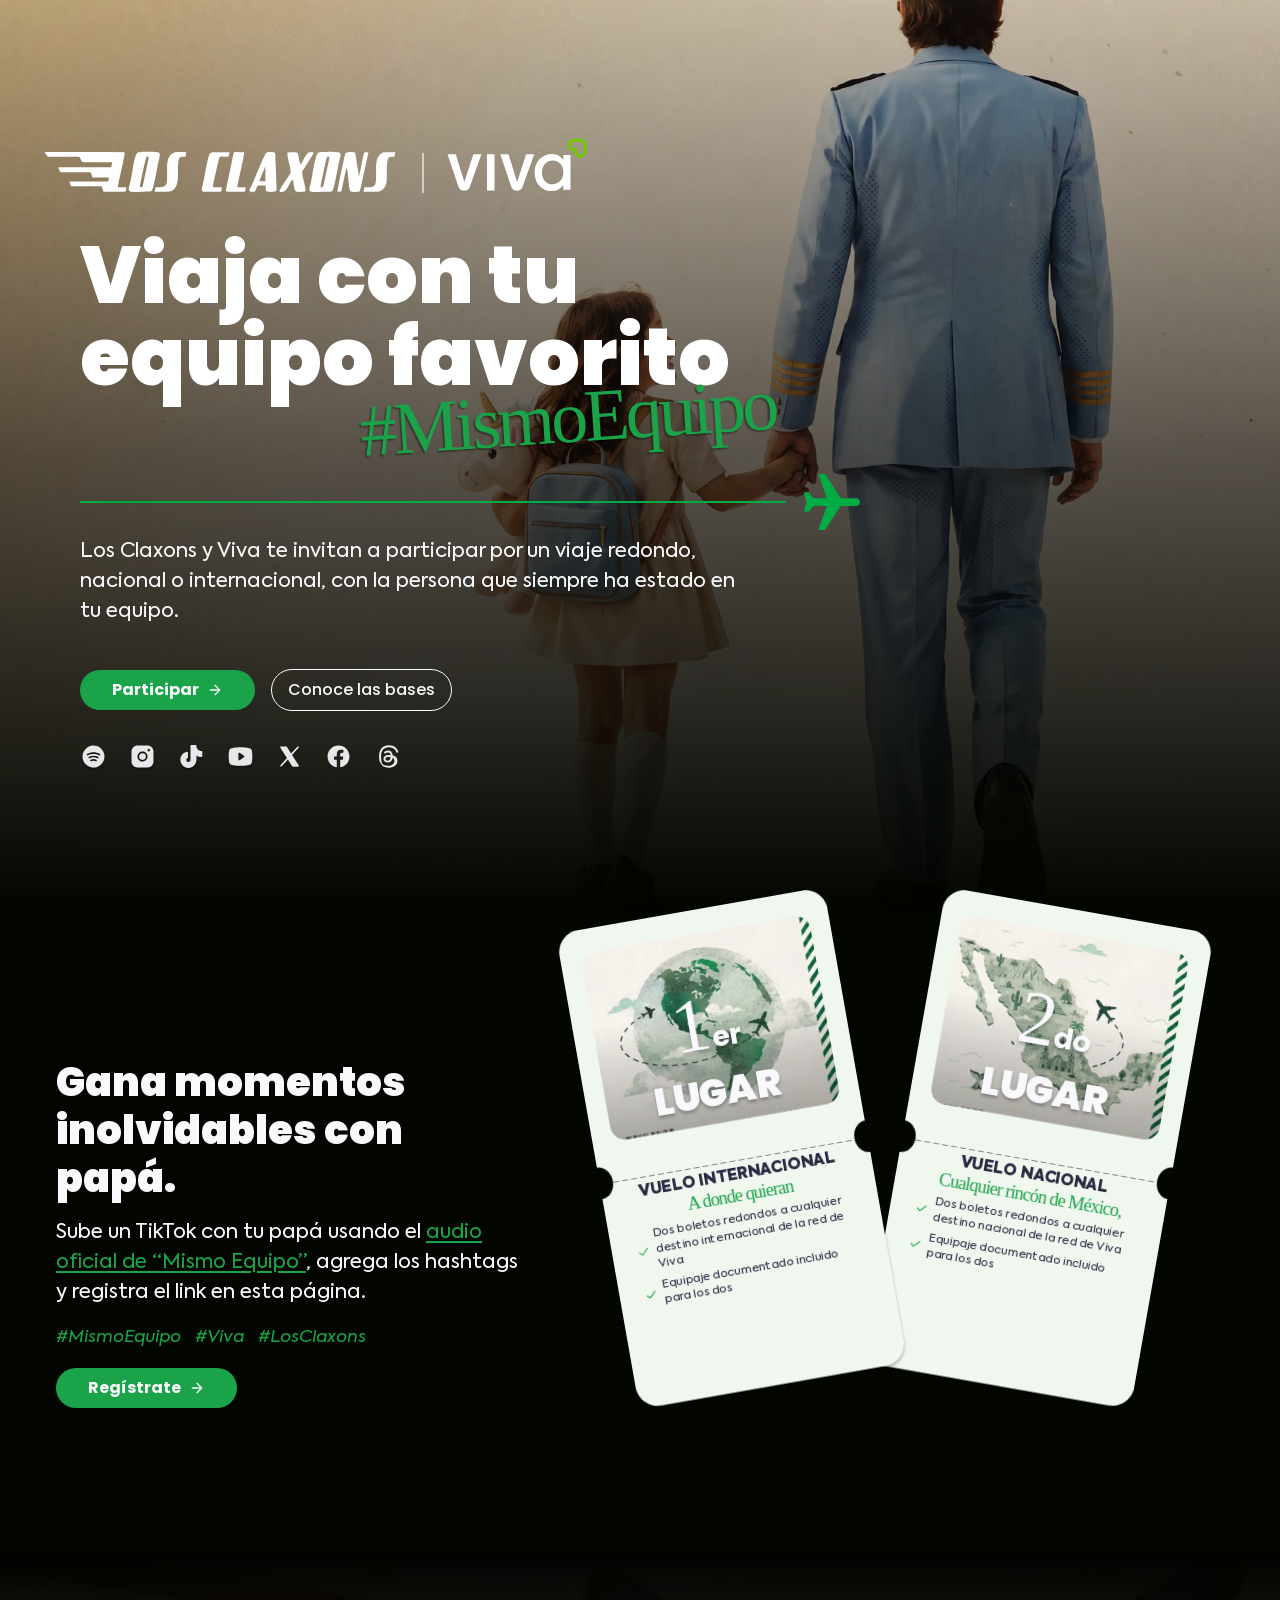
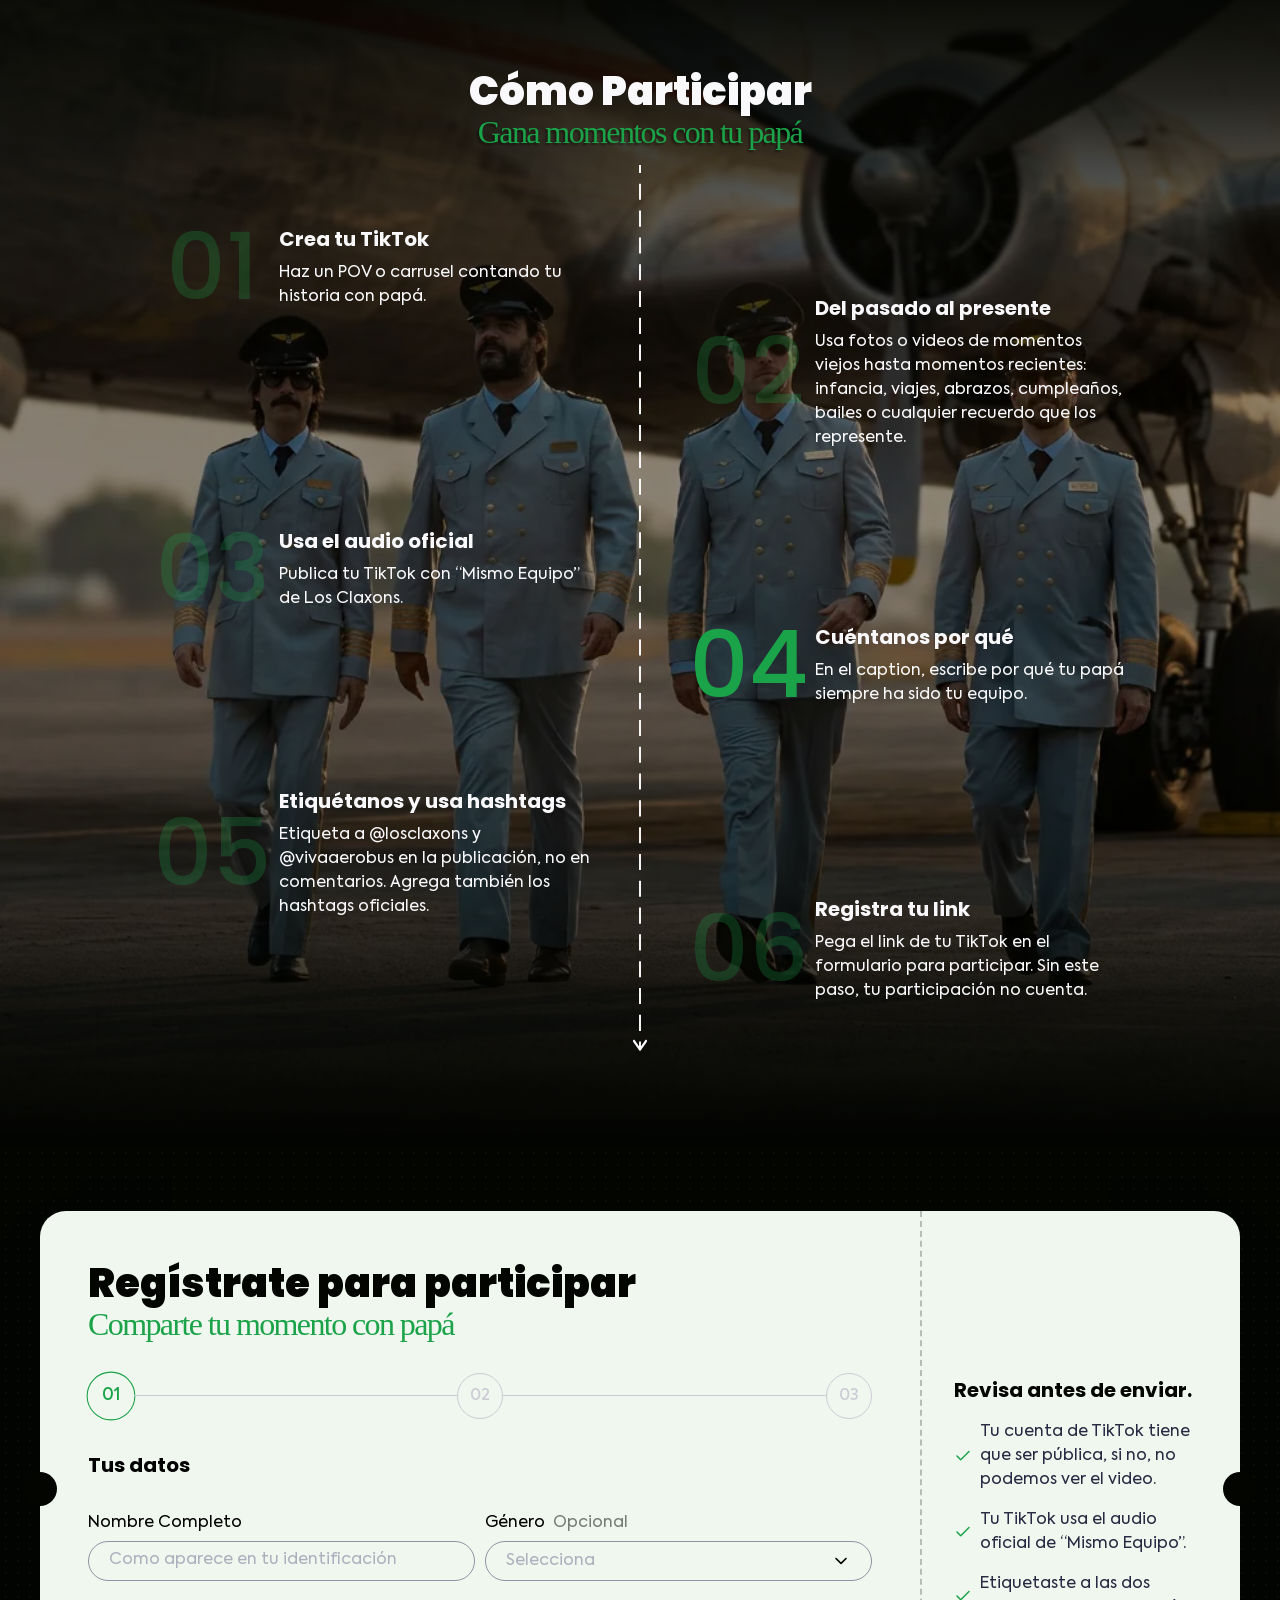
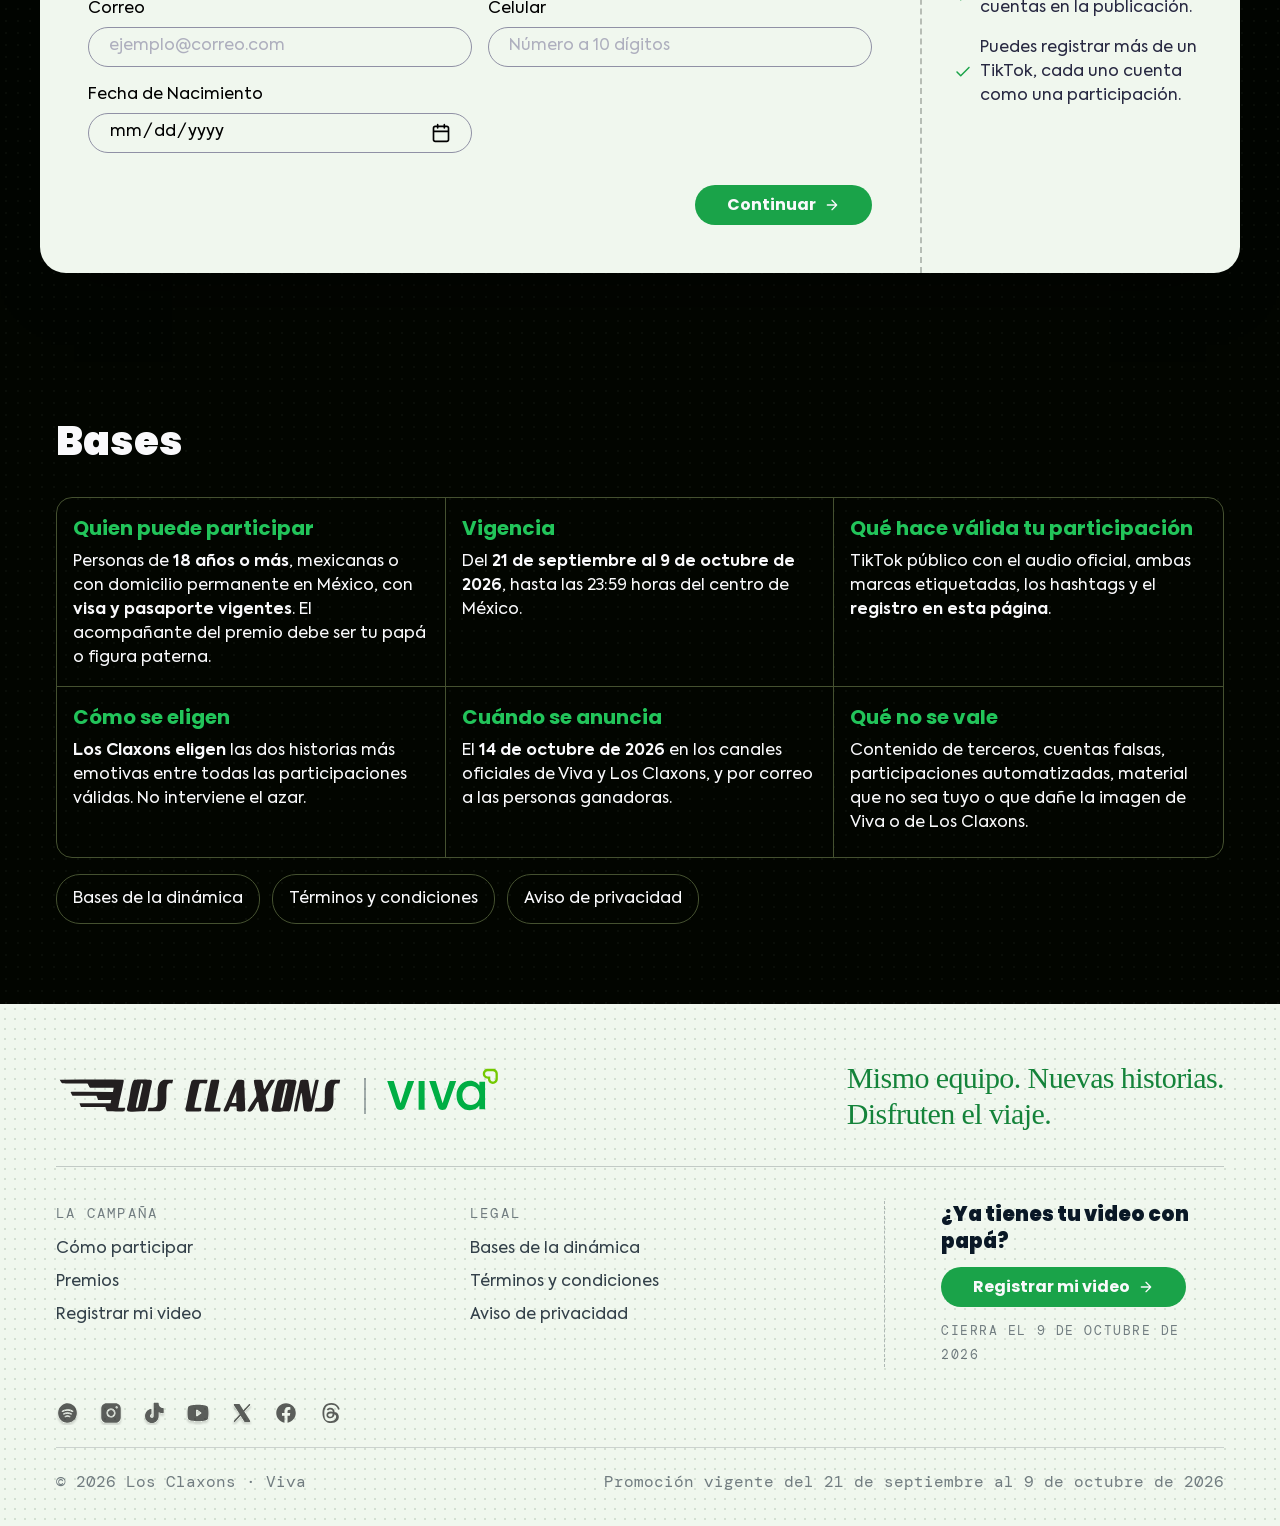
==== index.html @ 54ed5cb2 "Mismo Equipo · version publica para www.losclaxons.com Sitio estatico listo para Apache en la raiz d" ====
<!doctype html>
<html lang="es-MX">
<head>
<meta charset="utf-8">
<meta name="viewport" content="width=device-width, initial-scale=1">

<title>Mismo Equipo · Los Claxons × Viva</title>
<meta name="description" content="Sube un video con tu papá usando el audio de “Mismo Equipo” de Los Claxons y pueden ganar un viaje redondo con Viva. Del 21 de septiembre al 9 de octubre de 2026.">
<link rel="canonical" href="https://www.losclaxons.com/">

<meta name="theme-color" content="#020500">
<link rel="icon" href="favicon.ico" sizes="32x32">
<link rel="icon" href="favicon.svg" type="image/svg+xml">
<link rel="apple-touch-icon" href="apple-touch-icon.png">

<meta property="og:type" content="website">
<meta property="og:site_name" content="Mismo Equipo">
<meta property="og:locale" content="es_MX">
<meta property="og:url" content="https://www.losclaxons.com/">
<meta property="og:title" content="Viaja con tu equipo favorito">
<meta property="og:description" content="Sube un video con tu papá usando el audio de “Mismo Equipo” de Los Claxons y pueden ganar un viaje redondo con Viva. Del 21 de septiembre al 9 de octubre de 2026.">
<meta property="og:image" content="https://www.losclaxons.com/assets/og-mismo-equipo.jpg">
<meta property="og:image:type" content="image/jpeg">
<meta property="og:image:width" content="1200">
<meta property="og:image:height" content="630">
<meta property="og:image:alt" content="Una niña de la mano de su papá piloto, con el titular “Viaja con tu equipo favorito”.">

<meta name="twitter:card" content="summary_large_image">
<meta name="twitter:title" content="Viaja con tu equipo favorito">
<meta name="twitter:description" content="Sube un video con tu papá usando el audio de “Mismo Equipo” de Los Claxons y pueden ganar un viaje redondo con Viva. Del 21 de septiembre al 9 de octubre de 2026.">
<meta name="twitter:image" content="https://www.losclaxons.com/assets/og-mismo-equipo.jpg">
<meta name="twitter:image:alt" content="Una niña de la mano de su papá piloto, con el titular “Viaja con tu equipo favorito”.">

<link rel="preconnect" href="https://fonts.googleapis.com">
<link rel="preconnect" href="https://fonts.gstatic.com" crossorigin>
<link rel="stylesheet" href="https://fonts.googleapis.com/css2?family=Poppins:ital,wght@0,500;0,700;0,900;1,400&family=Crafty+Girls&family=DM+Mono:wght@400&display=swap">
<link rel="stylesheet" href="css/estilos.css">
</head>
<body>

<a class="saltar" href="#registro">Saltar al registro</a>

<header class="d-cabecera oculta" id="cabecera">
  <div class="fila">
    <a class="marcas" href="#inicio" aria-label="Mismo Equipo, inicio">
      <img class="claxons" src="assets/claxons.svg" alt="Los Claxons" width="1217" height="152">
      <span class="barra" aria-hidden="true"></span>
      <img class="viva" src="assets/viva-blanco-lima.svg" alt="Viva" width="2000" height="813">
    </a>
    <a class="d-btn verde" href="#registro">
      Participar
      <img src="assets/icon-arrow-right.svg" alt="" width="16" height="16">
    </a>
  </div>
</header>

<main id="inicio">

  <!-- ============================================================= hero -->
  <section class="d-hero" data-node="28:54744">
    <picture>
      <source srcset="assets/hero.webp" type="image/webp">
      <img class="d-hero-foto" src="assets/hero.jpg" alt="" aria-hidden="true" loading="eager" fetchpriority="high" decoding="async">
    </picture>
    <div class="d-hero-velo" aria-hidden="true"></div>

    <div class="d-hero-bloque">
      <div class="d-hero-cont">

        <div class="d-marcas-hero">
          <img class="claxons" src="assets/claxons.svg" alt="Los Claxons" width="1217" height="152">
          <span class="barra" aria-hidden="true"></span>
          <img class="viva" src="assets/viva-blanco-lima.svg" alt="Viva" width="2000" height="813">
        </div>

        <div class="d-hero-titulo">
          <h1 class="d-h1">Viaja con tu
equipo favorito</h1>
          <div class="d-hashtag-hero"><span>#MismoEquipo</span></div>
        </div>

        <div class="d-divisor" aria-hidden="true">
          <span class="linea"></span>
          <img class="avion" src="assets/avion.svg" alt="" width="44" height="44">
        </div>

        <div class="d-hero-texto">
          <p class="d-cuerpo">Los Claxons y Viva te invitan a participar por un viaje redondo, nacional o internacional, con la persona que siempre ha estado en tu equipo.</p>
        </div>

        <div class="d-hero-acciones">
          <a class="d-btn verde" href="#registro">
            Participar
            <img src="assets/icon-arrow-right.svg" alt="" width="16" height="16">
          </a>
          <a class="d-btn linea" href="#bases">Conoce las bases</a>
        </div>
      </div>

      <div class="d-hero-social">
        <ul class="d-social" aria-label="Los Claxons en redes">
          <li><a href="https://ffm.to/mismoequipo" target="_blank" rel="noopener" aria-label="Escuchar Mismo Equipo"><img src="assets/social-spotify.svg" alt="" width="23" height="24"></a></li>
          <li><a href="https://www.instagram.com/losclaxons/" target="_blank" rel="noopener" aria-label="Los Claxons en Instagram"><img src="assets/social-instagram.svg" alt="" width="24" height="24"></a></li>
          <li><a href="https://www.tiktok.com/@los.claxons" target="_blank" rel="noopener" aria-label="Los Claxons en TikTok"><img src="assets/social-tiktok.svg" alt="" width="23" height="24"></a></li>
          <li><a href="https://www.youtube.com/@LosClaxonsOficial" target="_blank" rel="noopener" aria-label="Los Claxons en YouTube"><img src="assets/social-youtube.svg" alt="" width="24" height="24"></a></li>
          <li><a href="https://twitter.com/LosClaxons" target="_blank" rel="noopener" aria-label="Los Claxons en X"><img src="assets/social-x.svg" alt="" width="24" height="24"></a></li>
          <li><a href="https://www.facebook.com/losclaxons" target="_blank" rel="noopener" aria-label="Los Claxons en Facebook"><img src="assets/social-facebook.svg" alt="" width="24" height="24"></a></li>
          <li><a href="https://www.threads.com/@losclaxons" target="_blank" rel="noopener" aria-label="Los Claxons en Threads"><img src="assets/social-threads.svg" alt="" width="24" height="24"></a></li>
        </ul>
      </div>
    </div>
  </section>

  <!-- ================================================ canción y premios -->
  <section class="d-seccion d-trama" id="cancion" data-node="28:54809">
    <div class="d-bloque">
      <div class="d-cancion-txt">
        <h2 class="d-h2">Gana momentos inolvidables con papá.</h2>
        <p class="cuerpo d-cuerpo">Sube un TikTok con tu papá usando el <a class="enlace" href="https://vt.tiktok.com/ZS9BWyq73dtkp-08UNo/" target="_blank" rel="noopener">audio oficial de “Mismo Equipo”</a>, agrega los hashtags y registra el link en esta página.</p>

        <div class="d-tags">
          <button class="d-tag" type="button" data-copiar="#MismoEquipo">#MismoEquipo</button>
          <button class="d-tag" type="button" data-copiar="#Viva">#Viva</button>
          <button class="d-tag" type="button" data-copiar="#LosClaxons">#LosClaxons</button>
        </div>

        <a class="d-btn verde" href="#registro" style="align-self:flex-start">
          Regístrate
          <img src="assets/icon-arrow-right.svg" alt="" width="16" height="16">
        </a>
      </div>

      <div class="d-boletos">
        <div class="d-boleto-caja uno">
          <article class="d-boleto">
            <img class="forma" src="assets/boleto-forma.svg" alt="" aria-hidden="true" width="324" height="575">
            <div class="retrato"><picture><source srcset="assets/premio-internacional.webp" type="image/webp"><img src="assets/premio-internacional.jpg" alt="" aria-hidden="true" decoding="async"></picture></div>
            <div class="lugar">
              <span class="num">1<sup>er</sup></span>
              <span class="palabra">Lugar</span>
            </div>
            <img class="corte" src="assets/boleto-corte.svg" alt="" aria-hidden="true" width="292" height="1">
            <div class="lista">
              <div class="encabezado">
                <p class="titulo">Vuelo Internacional</p>
                <p class="sub">A donde quieran</p>
              </div>
              <div class="fila"><img src="assets/icon-check.svg" alt="" width="14" height="14"><p>Dos boletos redondos a cualquier destino internacional de la red de Viva</p></div>
              <div class="fila"><img src="assets/icon-check.svg" alt="" width="14" height="14"><p>Equipaje documentado incluido para los dos</p></div>
            </div>
          </article>
        </div>

        <div class="d-boleto-caja dos">
          <article class="d-boleto">
            <img class="forma" src="assets/boleto-forma.svg" alt="" aria-hidden="true" width="324" height="575">
            <div class="retrato"><picture><source srcset="assets/premio-mexico.webp" type="image/webp"><img src="assets/premio-mexico.jpg" alt="" aria-hidden="true" decoding="async"></picture></div>
            <div class="lugar">
              <span class="num">2<sup>do</sup></span>
              <span class="palabra">Lugar</span>
            </div>
            <img class="corte" src="assets/boleto-corte.svg" alt="" aria-hidden="true" width="292" height="1">
            <div class="lista">
              <div class="encabezado">
                <p class="titulo">Vuelo Nacional</p>
                <p class="sub">Cualquier rincón de México,</p>
              </div>
              <div class="fila"><img src="assets/icon-check.svg" alt="" width="14" height="14"><p>Dos boletos redondos a cualquier destino nacional de la red de Viva</p></div>
              <div class="fila"><img src="assets/icon-check.svg" alt="" width="14" height="14"><p>Equipaje documentado incluido para los dos</p></div>
            </div>
          </article>
        </div>
      </div>
    </div>
  </section>

  <!-- ============================================================ pasos -->
  <section class="d-pasos" id="como" data-node="28:54850">
    <picture>
      <source srcset="assets/pasos-fondo.webp" type="image/webp">
      <img class="d-pasos-foto" src="assets/pasos-fondo.jpg" alt="" aria-hidden="true" loading="lazy" decoding="async">
    </picture>
    <div class="d-pasos-velo" aria-hidden="true"></div>

    <div class="d-pasos-bloque">
      <div class="d-pasos-cabeza">
        <h2 class="d-h2">Cómo Participar</h2>
        <p class="d-mano">Gana momentos con tu papá</p>
      </div>

      <div class="d-pasos-cuerpo">
        <div class="d-divisor-v" aria-hidden="true">
          <img src="assets/divisor-vertical.svg" alt="" width="15" height="654">
        </div>

        <ol class="d-pasos-lista">
          <li class="paso">
            <span class="num" aria-hidden="true">01</span>
            <div class="txt">
              <h3 class="d-h3">Crea tu TikTok</h3>
              <p class="d-cuerpo">Haz un POV o carrusel contando tu historia con papá.</p>
            </div>
          </li>
          <li class="paso">
            <span class="num" aria-hidden="true">02</span>
            <div class="txt">
              <h3 class="d-h3">Del pasado al presente</h3>
              <p class="d-cuerpo">Usa fotos o videos de momentos viejos hasta momentos recientes: infancia, viajes, abrazos, cumpleaños, bailes o cualquier recuerdo que los represente.</p>
            </div>
          </li>
          <li class="paso">
            <span class="num" aria-hidden="true">03</span>
            <div class="txt">
              <h3 class="d-h3">Usa el audio oficial</h3>
              <p class="d-cuerpo">Publica tu TikTok con “Mismo Equipo” de Los Claxons.</p>
            </div>
          </li>
          <li class="paso">
            <span class="num" aria-hidden="true">04</span>
            <div class="txt">
              <h3 class="d-h3">Cuéntanos por qué</h3>
              <p class="d-cuerpo">En el caption, escribe por qué tu papá siempre ha sido tu equipo.</p>
            </div>
          </li>
          <li class="paso">
            <span class="num" aria-hidden="true">05</span>
            <div class="txt">
              <h3 class="d-h3">Etiquétanos y usa hashtags</h3>
              <p class="d-cuerpo">Etiqueta a @losclaxons y @vivaaerobus en la publicación, no en comentarios. Agrega también los hashtags oficiales.</p>
            </div>
          </li>
          <li class="paso">
            <span class="num" aria-hidden="true">06</span>
            <div class="txt">
              <h3 class="d-h3">Registra tu link</h3>
              <p class="d-cuerpo">Pega el link de tu TikTok en el formulario para participar. Sin este paso, tu participación no cuenta.</p>
            </div>
          </li>
        </ol>
      </div>
    </div>
  </section>

  <!-- ========================================================= registro -->
  <section class="d-registro d-trama" id="registro" data-node="28:54916">
    <div class="d-registro-bloque">

      <div class="d-tarjeta">
        <div class="cabeza" id="cabezaForm">
          <h2 class="d-h2">Regístrate para participar</h2>
          <p class="d-mano">Comparte tu momento con papá</p>
        </div>

        <div class="cabeza-gracias" id="cabezaGracias" hidden>
          <img class="claxons" src="assets/claxons-tinta.svg" alt="Los Claxons" width="1217" height="152">
          <span class="barra" aria-hidden="true"></span>
          <img class="viva" src="assets/viva.svg" alt="Viva" width="2000" height="813">
        </div>

        <div class="riel" id="riel" aria-hidden="true">
          <div class="nodo activo" data-nodo="1"><span>01</span></div>
          <div class="tramo" data-tramo="1"><span></span></div>
          <div class="nodo" data-nodo="2"><span>02</span></div>
          <div class="tramo" data-tramo="2"><span></span></div>
          <div class="nodo" data-nodo="3"><span>03</span></div>
        </div>

        <form id="formulario" novalidate>

          <!-- paso 1 -->
          <fieldset class="paso-form activo" data-paso="1">
            <legend class="solo-lectores">Paso 1: tus datos</legend>
            <h3 class="d-h3">Tus datos</h3>

            <div class="campos">
              <div class="fila primera">
                <div class="campo">
                  <label for="nombre">Nombre Completo</label>
                  <div class="caja"><input id="nombre" name="nombre" type="text" autocomplete="name" placeholder="Como aparece en tu identificación" required></div>
                  <span class="yerro">Escribe tu nombre y apellido.</span>
                </div>
                <div class="campo">
                  <label for="genero">Género <span class="opc">Opcional</span></label>
                  <div class="caja">
                    <select id="genero" name="genero" class="vacio">
                      <option value="" selected>Selecciona</option>
                      <option>Femenino</option><option>Masculino</option>
                      <option>No binario</option><option>Prefiero no decirlo</option>
                    </select>
                    <img src="assets/icon-chevron-down.svg" alt="" width="20" height="20">
                  </div>
                </div>
              </div>

              <div class="fila">
                <div class="campo">
                  <label for="correo">Correo</label>
                  <div class="caja"><input id="correo" name="correo" type="email" autocomplete="email" placeholder="ejemplo@correo.com" required></div>
                  <span class="yerro">Revisa el correo, algo no cuadra.</span>
                </div>
                <div class="campo">
                  <label for="celular">Celular</label>
                  <div class="caja"><input id="celular" name="celular" type="tel" inputmode="numeric" autocomplete="tel" placeholder="Número a 10 dígitos" required></div>
                  <span class="yerro">Son 10 dígitos, sin espacios.</span>
                </div>
              </div>

              <div class="fila sola">
                <div class="campo">
                  <label for="nacimiento">Fecha de Nacimiento</label>
                  <div class="caja">
                    <input id="nacimiento" name="nacimiento" type="date" placeholder="dd/mm/aaaa" required>
                    <img src="assets/icon-calendar.svg" alt="" width="20" height="20">
                  </div>
                  <span class="yerro">Necesitas tener 18 años o más.</span>
                </div>
              </div>
            </div>

            <div class="acciones-form">
              <button class="d-btn verde fin" type="button" data-avanzar>
                Continuar
                <img src="assets/icon-arrow-right.svg" alt="" width="16" height="16">
              </button>
            </div>
          </fieldset>

          <!-- paso 2 -->
          <fieldset class="paso-form" data-paso="2">
            <legend class="solo-lectores">Paso 2: tu video</legend>
            <h3 class="d-h3">Tu video</h3>

            <div class="campos">
              <div class="campo">
                <label for="video">Link de tu TikTok</label>
                <div class="caja"><input id="video" name="video" type="url" inputmode="url" placeholder="https://www.tiktok.com/@tucuenta/video/..." required></div>
                <span class="pista">Copia el link desde TikTok. La cuenta tiene que ser pública.</span>
                <span class="yerro">Ese link no parece de TikTok.</span>
                <span class="plataforma" id="plataforma">
                  <img src="assets/icon-check.svg" alt="" width="12" height="12">
                  <span id="plataformaNombre">Detectada</span>
                </span>
              </div>
            </div>

            <div class="acciones-form">
              <button class="d-btn linea" type="button" data-volver>Regresar</button>
              <button class="d-btn verde fin" type="button" data-avanzar>
                Continuar
                <img src="assets/icon-arrow-right.svg" alt="" width="16" height="16">
              </button>
            </div>
          </fieldset>

          <!-- paso 3 -->
          <fieldset class="paso-form" data-paso="3">
            <legend class="solo-lectores">Paso 3: confirmar</legend>
            <h3 class="d-h3">Confirma y despega</h3>

            <dl class="resumen" id="resumen">
              <div><dt>Participante</dt><dd data-resumen="nombre">—</dd></div>
              <div><dt>Contacto</dt><dd data-resumen="correo">—</dd></div>
              <div><dt>Video</dt><dd data-resumen="video">—</dd></div>
            </dl>

            <div class="casillas">
              <label class="casilla">
                <input type="checkbox" name="terminos" required>
                <span class="marco" aria-hidden="true"><img src="assets/icon-check-claro.svg" alt="" width="12" height="12"></span>
                <span>Acepto los <a href="terminos.html" target="_blank" rel="noopener">términos y condiciones</a> y las <a href="bases.html" target="_blank" rel="noopener">bases de la dinámica</a>.</span>
              </label>
              <label class="casilla">
                <input type="checkbox" name="privacidad" required>
                <span class="marco" aria-hidden="true"><img src="assets/icon-check-claro.svg" alt="" width="12" height="12"></span>
                <span>He leído el <a href="privacidad.html" target="_blank" rel="noopener">aviso de privacidad</a> y acepto el tratamiento de mis datos, incluido que se compartan con Viva.</span>
              </label>
              <label class="casilla">
                <input type="checkbox" name="novedades">
                <span class="marco" aria-hidden="true"><img src="assets/icon-check-claro.svg" alt="" width="12" height="12"></span>
                <span>Quiero recibir noticias de Los Claxons: lanzamientos, giras y preventas.</span>
              </label>
            </div>

            <div class="acciones-form">
              <button class="d-btn linea" type="button" data-volver>Regresar</button>
              <button class="d-btn verde fin" type="submit">
                Enviar participación
                <img src="assets/icon-arrow-right.svg" alt="" width="16" height="16">
              </button>
            </div>
          </fieldset>
        </form>

        <div class="listo" id="listo" role="status" aria-live="polite">
          <div class="listo-texto">
            <h3 class="listo-titulo">¡Gracias<br><em>por registrarte!</em></h3>
            <p class="recibido">Hemos recibido tu participación.</p>
            <p class="d-cuerpo">Revisaremos que tu video cumpla con la mecánica. Si todo está en orden, tu participación entra a la dinámica. Quédate pendiente de tu correo por actualizaciones.</p>
            <p class="folio" hidden>Tu folio: <strong data-folio></strong></p>
            <p class="spam">
              <span class="sobre" aria-hidden="true"><img src="assets/icon-sobre.svg" alt="" width="18" height="18"></span>
              Revisa también tu carpeta de spam o promociones.
            </p>
          </div>
          <img class="listo-sello" src="assets/sello-de-vuelo.svg" alt="" width="260" height="260" loading="lazy">
        </div>
      </div>

      <aside class="d-revisa">
        <div class="antes" id="revisaAntes">
        <h3 class="d-h3">Revisa antes de enviar.</h3>
        <ul>
          <li><img src="assets/icon-check.svg" alt="" width="16" height="16"><p class="d-cuerpo">Tu cuenta de TikTok tiene que ser pública, si no, no podemos ver el video.</p></li>
          <li><img src="assets/icon-check.svg" alt="" width="16" height="16"><p class="d-cuerpo">Tu TikTok usa el audio oficial de “Mismo Equipo”.</p></li>
          <li><img src="assets/icon-check.svg" alt="" width="16" height="16"><p class="d-cuerpo">Etiquetaste a las dos cuentas en la publicación.</p></li>
          <li><img src="assets/icon-check.svg" alt="" width="16" height="16"><p class="d-cuerpo">Puedes registrar más de un TikTok, cada uno cuenta como una participación.</p></li>
        </ul>
        </div>

        <div class="despues" id="revisaDespues" hidden>
          <p class="rotulo">Destino</p>
          <p class="destino">Nuevos<br>horizontes</p>
          <span class="filete" aria-hidden="true"></span>
          <img class="avioncito" src="assets/avion.svg" alt="" width="44" height="44">
          <p class="rotulo">Viaja con<br>Los Claxons y Viva</p>
          <div class="codigo" aria-hidden="true"></div>
        </div>
      </aside>
    </div>
  </section>

  <!-- ============================================================ bases -->
  <section class="d-bases d-trama" id="bases" data-node="28:54942">
    <div class="d-bases-bloque">
      <div class="d-bases-cabeza">
        <h2 class="d-h2">Bases</h2>
      </div>

      <div class="d-bases-cuerpo">
        <div class="d-bases-rejilla">
          <div class="d-dato">
            <h3>Quien puede participar</h3>
            <p class="d-cuerpo">Personas de <strong>18 años o más</strong>, mexicanas o con domicilio permanente en México, con <strong>visa y pasaporte vigentes</strong>. El acompañante del premio debe ser tu papá o figura paterna.</p>
          </div>
          <div class="d-dato">
            <h3>Vigencia</h3>
            <p class="d-cuerpo">Del <strong>21 de septiembre al 9 de octubre de 2026</strong>, hasta las 23:59 horas del centro de México.</p>
          </div>
          <div class="d-dato">
            <h3>Qué hace válida tu participación</h3>
            <p class="d-cuerpo">TikTok público con el audio oficial, ambas marcas etiquetadas, los hashtags y el <strong>registro en esta página</strong>.</p>
          </div>
          <div class="d-dato">
            <h3>Cómo se eligen</h3>
            <p class="d-cuerpo"><strong>Los Claxons eligen</strong> las dos historias más emotivas entre todas las participaciones válidas. No interviene el azar.</p>
          </div>
          <div class="d-dato">
            <h3>Cuándo se anuncia</h3>
            <p class="d-cuerpo">El <strong>14 de octubre de 2026</strong> en los canales oficiales de Viva y Los Claxons, y por correo a las personas ganadoras.</p>
          </div>
          <div class="d-dato">
            <h3>Qué no se vale</h3>
            <p class="d-cuerpo">Contenido de terceros, cuentas falsas, participaciones automatizadas, material que no sea tuyo o que dañe la imagen de Viva o de Los Claxons.</p>
          </div>
        </div>
      </div>

      <div class="d-bases-docs">
        <a class="d-doc" href="bases.html">Bases de la dinámica</a>
        <a class="d-doc" href="terminos.html">Términos y condiciones</a>
        <a class="d-doc" href="privacidad.html">Aviso de privacidad</a>
      </div>
    </div>
  </section>

</main>

<!-- =============================================================== pie -->
<footer class="d-pie">
  <div class="env">
    <div class="d-pie-alto">
      <div class="marcas">
        <img class="claxons" src="assets/claxons-tinta.svg" alt="Los Claxons" width="1217" height="152">
        <span class="barra" aria-hidden="true"></span>
        <img class="viva" src="assets/viva.svg" alt="Viva" width="2000" height="813">
      </div>
      <p class="lema">Mismo equipo. Nuevas historias.<br>Disfruten el viaje.</p>
    </div>

    <div class="d-pie-rejilla">
      <nav aria-label="La campaña">
        <h4>La campaña</h4>
        <ul>
          <li><a href="#como">Cómo participar</a></li>
          <li><a href="#cancion">Premios</a></li>
          <li><a href="#registro">Registrar mi video</a></li>
        </ul>
      </nav>
      <nav aria-label="Legal">
        <h4>Legal</h4>
        <ul>
          <li><a href="bases.html">Bases de la dinámica</a></li>
          <li><a href="terminos.html">Términos y condiciones</a></li>
          <li><a href="privacidad.html">Aviso de privacidad</a></li>
        </ul>
      </nav>
      <div class="d-pie-llamado">
        <p class="invita">¿Ya tienes tu video con papá?</p>
        <a class="d-btn verde" href="#registro">
          Registrar mi video
          <img src="assets/icon-arrow-right.svg" alt="" width="16" height="16">
        </a>
        <p class="plazo">Cierra el 9 de octubre de 2026</p>
      </div>
    </div>

    <ul class="d-pie-social" aria-label="Los Claxons en redes">
      <li><a href="https://ffm.to/mismoequipo" target="_blank" rel="noopener" aria-label="Escuchar Mismo Equipo"><img src="assets/social-spotify.svg" alt="" width="23" height="24"></a></li>
      <li><a href="https://www.instagram.com/losclaxons/" target="_blank" rel="noopener" aria-label="Los Claxons en Instagram"><img src="assets/social-instagram.svg" alt="" width="24" height="24"></a></li>
      <li><a href="https://www.tiktok.com/@los.claxons" target="_blank" rel="noopener" aria-label="Los Claxons en TikTok"><img src="assets/social-tiktok.svg" alt="" width="23" height="24"></a></li>
      <li><a href="https://www.youtube.com/@LosClaxonsOficial" target="_blank" rel="noopener" aria-label="Los Claxons en YouTube"><img src="assets/social-youtube.svg" alt="" width="24" height="24"></a></li>
      <li><a href="https://twitter.com/LosClaxons" target="_blank" rel="noopener" aria-label="Los Claxons en X"><img src="assets/social-x.svg" alt="" width="24" height="24"></a></li>
      <li><a href="https://www.facebook.com/losclaxons" target="_blank" rel="noopener" aria-label="Los Claxons en Facebook"><img src="assets/social-facebook.svg" alt="" width="24" height="24"></a></li>
      <li><a href="https://www.threads.com/@losclaxons" target="_blank" rel="noopener" aria-label="Los Claxons en Threads"><img src="assets/social-threads.svg" alt="" width="24" height="24"></a></li>
    </ul>

    <div class="d-pie-bajo">
      <span>© 2026 Los Claxons · Viva</span>
      <span>Promoción vigente del 21 de septiembre al 9 de octubre de 2026</span>
    </div>
  </div>
</footer>

<div class="toast" id="toast" role="status" aria-live="polite"></div>

<script src="js/config.js"></script>
<script src="js/registro.js"></script>
<script src="js/formulario.js"></script>
<script src="js/interacciones.js"></script>
</body>
</html>
---- css/estilos.css ----
/* ============================================================== fuentes == */
/* Guia de marca: Poppins para titulos, Axiforma para contenido digital.
   Axiforma es comercial y no existe en Google Fonts, asi que sus archivos
   van en assets/fuentes/ con licencia web. Mientras no esten, la pila de
   respaldo cae en Poppins y la pagina no se rompe. La manuscrita de
   campana se queda como esta. */

@font-face {
  font-family: "Axiforma";
  src: url("../assets/fuentes/axiforma-regular.woff2") format("woff2");
  font-weight: 400; font-style: normal; font-display: swap;
}

@font-face {
  font-family: "Axiforma";
  src: url("../assets/fuentes/axiforma-italic.woff2") format("woff2");
  font-weight: 400; font-style: italic; font-display: swap;
}

@font-face {
  font-family: "Axiforma";
  src: url("../assets/fuentes/axiforma-medium.woff2") format("woff2");
  font-weight: 500; font-style: normal; font-display: swap;
}

@font-face {
  font-family: "Axiforma";
  src: url("../assets/fuentes/axiforma-bold.woff2") format("woff2");
  font-weight: 700; font-style: normal; font-display: swap;
}

@font-face {
  font-family: "Axiforma";
  src: url("../assets/fuentes/axiforma-black.woff2") format("woff2");
  font-weight: 900; font-style: normal; font-display: swap;
}

/* ==========================================================================
   Mismo Equipo · Los Claxons × Viva Aerobús
   Implementación directa del Figma "Claxon / landing-page" (28:54679).
   Los valores son los del archivo: espaciados, tamaños, colores y radios.
   El diseño está hecho a 1440 px; abajo de eso se adapta.
   ========================================================================== */

:root {
  /* --- tokens del archivo --- */
  --verde:        #1aa349;
  --negro:        #020500;
  --blanco:       #ffffff;

  --neutral-50:   #f9f9fb;
  --neutral-200:  #ccccd6;
  --neutral-300:  #aeafbe;
  --neutral-400:  #9091a5;
  --neutral-800:  #282942;

  --primary-400:  #a6b994;
  --primary-800:  #455130;
  --primary-950:  #20270c;

  --secondary-50:  #fffefa;
  --secondary-500: #dcd4b4;

  --boleto:       #f0f7ee;
  --cafe:         #5a4e37;
  --pie-fondo:    #f0f7ee;   /* el mismo claro del boleto y del formulario */

  /* estados inferidos, no venían dibujados */
  --verde-claro:  #22c45a;
  --verde-oscuro: #14833a;
  --error:        #c4453a;
  --error-suave:  #fbeceb;

  /* --- escala de espaciado del archivo --- */
  --e-1: 4px;  --e-2: 8px;   --e-3: 12px;  --e-4: 16px;
  --e-8: 32px; --e-16: 64px; --e-24: 96px; --e-32: 128px;

  --r-lg: 16px; --r-xl: 24px; --r-full: 9999px;

  /* --- tipografías --- */
  /* titulos */
  --display: "Poppins", "Helvetica Neue", Arial, sans-serif;
  /* contenido digital */
  --texto:   "Axiforma", "Poppins", "Helvetica Neue", Arial, sans-serif;
  --mano:    "Crafty Girls", "Segoe Script", cursive;

  --ancho:   1200px;
  --sombra-boleto: drop-shadow(0 3.6px 1.8px rgba(0,0,0,.25));
  --boleto-escala: 1;

  /* La palabra "viva" ocupa el 64% de su lienzo y "LOS CLAXONS" el 90% del
     suyo, asi que a misma altura de caja Viva se ve mas chico. Este factor
     lo compensa; a 1.40 los dos logotipos medirian exactamente igual. */
  --viva-escala: 1.15;
  --claxons-escala: .9;
}

/* La pieza vive en oscuro por diseño. */

/* Los bloques oscuros sin foto llevan la misma trama de puntos que el pie,
   apenas visible, para que el negro no quede plano. */
.d-trama { position: relative; isolation: isolate; }
.d-trama::before {
  content: ""; position: absolute; inset: 0; z-index: -1; pointer-events: none;
  color: #6f8a74;
  background-image: radial-gradient(circle, currentColor 1px, transparent 1.1px);
  background-size: 12px 12px; opacity: .07;
}

*, *::before, *::after { box-sizing: border-box; }

html { scroll-behavior: smooth; scroll-padding-top: 96px; }
@media (prefers-reduced-motion: reduce) { html { scroll-behavior: auto; } }

body {
  margin: 0;
  background: var(--negro);
  color: var(--neutral-50);
  font-family: var(--texto);
  font-size: 16px;
  line-height: 24px;
  -webkit-font-smoothing: antialiased;
  overflow-x: hidden;
}

img, svg { display: block; max-width: 100%; }
img { height: auto; }
a { color: inherit; }
::selection { background: var(--verde); color: #fff; }
:focus-visible { outline: 2px solid var(--verde-claro); outline-offset: 3px; border-radius: 4px; }

.solo-lectores { position: absolute; width: 1px; height: 1px; overflow: hidden; clip: rect(0 0 0 0); white-space: nowrap; }
.saltar {
  position: absolute; left: 16px; top: -72px; z-index: 200;
  background: var(--verde); color: #fff; padding: 12px 24px;
  border-radius: var(--r-xl); font-family: var(--display); font-weight: 700;
  font-size: 16px; text-decoration: none; transition: top .18s ease;
}
.saltar:focus { top: 16px; }

/* --------------------------------------------------------------- texto -- */

h1, h2, h3, h4 { margin: 0; font-family: var(--display); font-weight: 900; }
p { margin: 0; }

.d-h1 { font-size: 80px; line-height: 82px; color: var(--blanco); }
.d-h2 { font-size: 40px; line-height: 48px; }
.d-h3 { font-size: 20px; line-height: 28px; font-weight: 700; }

.d-mano {
  font-family: var(--mano); font-weight: 400;
  color: var(--verde); letter-spacing: -1.6px; line-height: 34px;
  font-size: 32px;
}

.d-cuerpo { font-family: var(--texto); font-size: 16px; line-height: 24px; }

/* --------------------------------------------------------------- botón -- */

.d-btn {
  display: inline-flex; align-items: center; justify-content: center; gap: var(--e-2);
  border: 0; border-radius: var(--r-xl);
  font-family: var(--display); font-size: 16px; line-height: 16px; font-weight: 700;
  text-decoration: none; cursor: pointer;
  padding: var(--e-3) var(--e-8);
  transition: background-color .2s ease, border-color .2s ease, color .2s ease,
              transform .16s cubic-bezier(.2,.7,.3,1), box-shadow .2s ease;
}
.d-btn img, .d-btn svg { width: 16px; height: 16px; transition: transform .24s cubic-bezier(.2,.7,.3,1); }
.d-btn:hover img, .d-btn:hover svg { transform: translateX(4px); }

.d-btn.verde { background: var(--verde); color: var(--neutral-50); }
.d-btn.verde:hover { background: var(--verde-claro); transform: translateY(-2px); box-shadow: 0 10px 24px -12px rgba(26,163,73,.85); }
.d-btn.verde:active { background: var(--verde-oscuro); transform: translateY(0); }

.d-btn.linea {
  background: rgba(249,249,251,0); border: 1px solid var(--neutral-50); color: var(--neutral-50);
  font-weight: 500; padding: var(--e-3) var(--e-4);
}
.d-btn.linea:hover { background: rgba(249,249,251,.12); transform: translateY(-2px); }
.d-btn.linea:active { transform: translateY(0); }

.d-btn[disabled], .d-btn[aria-disabled="true"] {
  opacity: .45; pointer-events: none;
}

/* ------------------------------------------------------------ cabecera -- */

.d-cabecera {
  position: fixed; top: 0; left: 0; right: 0; z-index: 60;
  background: rgba(2,5,0,.86); backdrop-filter: blur(14px);
  border-bottom: 1px solid rgba(249,249,251,.1);
  transition: transform .4s cubic-bezier(.2,.7,.3,1), opacity .24s ease;
}
.d-cabecera.oculta { transform: translateY(-100%); opacity: 0; pointer-events: none; }
.d-cabecera .fila {
  max-width: 1440px; margin: 0 auto; padding: 0 var(--e-8);
  height: 76px; display: flex; align-items: center; gap: var(--e-4);
}
/* Guia de marca de Viva: cuando acompana a otra marca va del lado
   derecho, a escala balanceada y separada por un filete vertical. */
/* Los logotipos nuevos traen su tinta centrada en el lienzo (48.7% y 50%),
   asi que se alinean solos. Se miden por ALTO, no por ancho: asi el par
   queda parejo aunque cambien de proporcion al reemplazarlos. */
.d-cabecera .marcas { display: flex; align-items: center; gap: 14px; text-decoration: none; }
.d-cabecera .marcas .claxons { height: calc(26px * var(--claxons-escala)); width: auto; }
.d-cabecera .marcas .viva { height: calc(26px * var(--viva-escala)); width: auto; }
.d-cabecera .marcas .barra { flex: none; width: 1.5px; height: 22px; background: rgba(249,249,251,.55); }
.d-cabecera .d-btn { margin-left: auto; padding: 10px 22px; }

/* ---------------------------------------------------------------- hero -- */

.d-hero {
  position: relative; isolation: isolate;
  min-height: 854px;
  display: flex; align-items: center;
  padding: var(--e-32) 24px;
}
.d-hero-foto {
  position: absolute; inset: 0; z-index: -2;
  width: 100%; height: 100%; object-fit: cover; object-position: 62% 50%;
}
.d-hero-velo {
  position: absolute; inset: 0; z-index: -1;
  background:
    linear-gradient(90deg, rgba(0,0,0,.2) 0%, rgba(0,0,0,.2) 100%),
    linear-gradient(180deg, rgba(0,0,0,0) 0%, rgba(0,0,0,.56) 50%, var(--negro) 100%);
}
/* mismo contenedor que las demas secciones: 1200 px como tope, centrado */
.d-hero-bloque {
  flex: 1 0 0; min-width: 0; max-width: var(--ancho); margin: 0 auto;
  display: flex; flex-direction: column;
}

.d-hero-cont { display: flex; flex-direction: column; gap: var(--e-4); padding: var(--r-lg) var(--e-4); }

/* lockup: posiciones exactas del archivo */
/* Era un lockup de posiciones absolutas calcadas del Figma. Los logotipos
   nuevos tienen otra proporcion, asi que ahora es una fila que se alinea
   por el centro y aguanta cualquier reemplazo. */
/* el ala del logotipo entra con aire propio; el margen negativo lo alinea
   opticamente con la primera letra del titular */
.d-marcas-hero { display: flex; align-items: center; gap: 22px; margin-left: -40px; }
.d-marcas-hero .claxons { height: calc(50px * var(--claxons-escala)); width: auto; }
.d-marcas-hero .viva { height: calc(50px * var(--viva-escala)); width: auto; }
.d-marcas-hero .barra { flex: none; width: 2px; height: 40px; background: rgba(249,249,251,.62); }

.d-hero-titulo { display: flex; flex-direction: column; gap: 2px; padding: var(--e-4) 0 var(--e-4); }
.d-hero-titulo .d-h1 { white-space: pre-wrap; }

.d-hashtag-hero { height: 68px; display: flex; align-items: flex-end; padding-left: 280px; }
.d-hashtag-hero span {
  display: block;
  font-family: var(--mano); font-weight: 400;
  font-size: 74px; line-height: 74px; letter-spacing: -3.7px;
  color: var(--verde);
  text-shadow: -1.581px 1.581px 1.581px rgba(0,0,0,.4);
  transform: rotate(-3.79deg); transform-origin: left center;
  white-space: nowrap;
}

/* La linea estira y el avion no: antes era un solo svg con
   preserveAspectRatio=none y en pantallas angostas se aplastaba. */
.d-divisor {
  /* mas largo que el parrafo del hero, que mide 680, para que sobresalga */
  position: relative; width: 780px; max-width: 100%; height: 5px; margin: 0;
  display: flex; align-items: center; gap: 18px;
}
.d-divisor .linea { flex: 1 1 auto; min-width: 0; height: 2px; background: #00ad44; }
.d-divisor .avion { flex: none; width: 56px; height: 56px; max-width: none; }

.d-hero-texto { width: 680px; max-width: 100%; padding: var(--e-4) 0; }
.d-hero-texto p { color: var(--neutral-50); font-size: 20px; line-height: 30px; }

.d-hero-acciones { display: flex; gap: var(--e-4); align-items: center; padding-top: 10px; }

.d-hero-social { display: flex; flex-direction: column; gap: var(--e-4); padding: var(--r-lg) var(--e-4); }
.d-social { display: flex; flex-wrap: wrap; align-items: center; gap: 14px 22px; list-style: none; margin: 0; padding: 0; }
.d-social .rotulo { color: var(--neutral-50); }
.d-social a {
  display: block; width: 27px; height: 27px;
  transition: transform .22s cubic-bezier(.2,.7,.3,1), filter .22s ease, opacity .22s ease;
  opacity: .92;
}
.d-social a:hover { transform: translateY(-3px) scale(1.08); opacity: 1; filter: drop-shadow(0 4px 10px rgba(26,163,73,.55)); }
.d-social img { width: 100%; height: 100%; }

/* ------------------------------------------------- canción y premios --- */

/* Los boletos van rotados y se salen de su caja a proposito. overflow-x:
   clip recorta ese sobrante sin crear contenedor de scroll ni tocar el
   eje vertical, asi el documento nunca se ensancha. */
.d-seccion {
  padding: var(--e-32) 24px; display: flex; align-items: center; justify-content: center;
  overflow-x: clip;
}
.d-bloque { flex: 1 0 0; min-width: 0; max-width: var(--ancho); display: flex; }

.d-cancion-txt {
  width: 546px; flex: none;
  display: flex; flex-direction: column; gap: var(--e-4);
  padding: var(--r-lg) var(--e-4);
}
.d-cancion-txt .d-h2 { color: var(--neutral-50); }
.d-cancion-txt .cuerpo { color: var(--neutral-50); font-size: 20px; line-height: 30px; }
.d-cancion-txt .cuerpo u { text-decoration: underline; text-underline-position: from-font; }
.d-cancion-txt .cuerpo .enlace {
  color: var(--verde); text-decoration: underline; text-underline-offset: 3px;
  transition: color .18s ease;
}
.d-cancion-txt .cuerpo .enlace:hover { color: var(--verde-claro); }

.d-tags { display: flex; flex-wrap: wrap; gap: 8px 14px; }
.d-tag {
  font-family: var(--texto); font-style: italic; font-size: 17px; line-height: 28px;
  color: var(--verde); background: none; border: 0; padding: 0;
  border-radius: 48px; cursor: pointer; white-space: nowrap;
  transition: color .18s ease, text-shadow .18s ease, transform .14s ease;
}
.d-tag:hover { color: var(--verde-claro); text-shadow: 0 0 14px rgba(34,196,90,.55); }
.d-tag:active { transform: scale(.96); }
.d-tag.copiada { color: var(--verde-claro); text-shadow: 0 0 16px rgba(34,196,90,.7); }

/* boletos */
.d-boletos {
  flex: 1 0 0; min-width: 0; height: 385px;
  display: flex; align-items: flex-end;
  padding: var(--r-lg) var(--e-4);
  perspective: 1600px;
}
.d-boleto-caja {
  width: calc(418.474px * var(--boleto-escala));
  height: calc(619.966px * var(--boleto-escala));
  flex: none;
  display: flex; align-items: center; justify-content: center;
}
.d-boleto-caja.uno { margin-right: calc(-54px * var(--boleto-escala)); z-index: 2; }
.d-boleto-caja.dos { z-index: 1; }

.d-boleto {
  position: relative; width: 324px; height: 572.4px;
  filter: var(--sombra-boleto);
  transition: transform .45s cubic-bezier(.2,.7,.3,1), filter .45s ease;
}
.d-boleto-caja.uno .d-boleto { transform: rotate(-10deg) scale(var(--boleto-escala)); }
.d-boleto-caja.dos .d-boleto { transform: rotate(10deg) scale(var(--boleto-escala)); }
.d-boleto-caja:hover { z-index: 3; }
.d-boleto-caja:hover .d-boleto {
  transform: rotate(0deg) translateY(-14px) scale(calc(var(--boleto-escala) * 1.03));
  filter: drop-shadow(0 22px 30px rgba(0,0,0,.5));
}
@media (prefers-reduced-motion: reduce) {
  .d-boleto-caja:hover .d-boleto { transform: rotate(0deg); }
}

.d-boleto .forma { position: absolute; left: -0.04px; top: -4.27px; width: 324.076px; height: 575.1px; }
.d-boleto .retrato {
  position: absolute; left: 24.3px; top: 24.75px;
  width: 275.4px; height: 227.7px; border-radius: 18px; overflow: hidden;
}
.d-boleto .retrato img { width: 100%; height: 100%; object-fit: cover; }
.d-boleto .retrato::after {
  content: ""; position: absolute; inset: 0; border-radius: 18px;
  background: linear-gradient(180deg, rgba(2,5,0,0) 40%, rgba(2,5,0,.32) 100%);
}

.d-boleto .lugar {
  position: absolute; left: 91.84px; top: 87.07px; width: 130.5px;
  display: flex; flex-direction: column; align-items: center; justify-content: center;
  color: var(--neutral-50); white-space: nowrap;
  filter: drop-shadow(0 3.6px 1.8px rgba(0,0,0,.25));
  z-index: 2;
}
/* el numero va en la manuscrita de campana y el ordinal en Poppins */
.d-boleto .lugar .num { font-family: var(--mano); font-weight: 400; font-size: 90px; line-height: 90px; }
.d-boleto .lugar .num sup {
  font-family: var(--display); font-weight: 700;
  font-size: 34px; line-height: 90px; vertical-align: baseline; letter-spacing: -.01em;
}
.d-boleto .lugar .palabra {
  font-family: var(--display); font-weight: 900;
  font-size: 45px; line-height: 42px; text-transform: uppercase;
}

.d-boleto .corte { position: absolute; left: 16.24px; top: 298.57px; width: 291.6px; }
.d-boleto .lista {
  position: absolute; left: 29.74px; top: 304px; width: 265.5px;
  display: flex; flex-direction: column; align-items: center; gap: 7px;
}
.d-boleto .lista .encabezado { width: 100%; text-align: center; }
.d-boleto .lista .titulo {
  font-family: var(--texto); font-weight: 900; font-size: 19px; line-height: 24px;
  text-transform: uppercase; color: var(--neutral-800);
}
.d-boleto .lista .sub {
  font-family: var(--mano); font-size: 22px; line-height: 1.15;
  letter-spacing: -1.2px; color: var(--verde);
}
.d-boleto .lista .fila { display: flex; align-items: center; gap: 7.2px; width: 100%; }
.d-boleto .lista .fila img { width: 15.5px; height: 15.5px; flex: none; }
.d-boleto .lista .fila p { font-size: 13.5px; line-height: 18px; color: var(--neutral-800); }

/* --------------------------------------------------------------- pasos -- */

.d-pasos { position: relative; isolation: isolate; padding: var(--e-24) 24px; }
.d-pasos-foto { position: absolute; inset: 0; z-index: -2; width: 100%; height: 100%; object-fit: cover; }
.d-pasos > .d-pasos-foto, .d-pasos > .d-pasos-velo { left: 0; right: 0; }
.d-pasos-velo {
  position: absolute; inset: 0; z-index: -1;
  /* la banda clara del centro se abre del 34 al 66% para que se vean las
     caras de la foto; antes era un solo punto al 38% */
  background:
    linear-gradient(90deg, rgba(0,0,0,.4) 0%, rgba(0,0,0,.4) 100%),
    linear-gradient(180deg, var(--negro) 0%, rgba(2,5,0,.76) 12%, rgba(2,5,0,.3) 24%,
                    rgba(2,5,0,.06) 34%, rgba(2,5,0,.06) 66%, rgba(2,5,0,.3) 78%,
                    rgba(2,5,0,.76) 89%, var(--negro) 100%);
}
.d-pasos-bloque { max-width: 1040px; margin: 0 auto; display: flex; flex-direction: column; }

.d-pasos-cabeza {
  display: flex; flex-direction: column; align-items: center; justify-content: center;
  padding: var(--e-4); text-align: center;
}
.d-pasos-cabeza .d-h2 { color: var(--neutral-50); width: 100%; }
.d-pasos-cabeza .d-mano { text-shadow: -2px 2px 2px rgba(0,0,0,.4); white-space: nowrap; }

/* Los seis pasos son un solo listado en orden 1-6, para que se lean igual
   con lector de pantalla, con el teclado y en movil. El escalonado de
   escritorio lo hace la reja, no el orden del documento: antes eran dos
   columnas con 1-3-5 y 2-4-6, y al apilarse en movil se leia 1-3-5-2-4-6. */
.d-pasos-cuerpo {
  position: relative; min-height: 640px;
  padding: var(--r-lg) var(--e-4);
}
.d-pasos-lista {
  list-style: none; margin: 0; padding: 0;
  display: grid; grid-template-columns: 1fr 1fr;
  column-gap: var(--e-16); row-gap: var(--e-4);
  align-items: start;
}
/* la columna derecha baja un escalon */
.d-pasos-lista .paso:nth-child(even) { margin-top: var(--e-24); }

.d-divisor-v { position: absolute; left: 50%; top: 0; bottom: 0; width: 0; }
.d-divisor-v img { position: absolute; left: -7.36px; top: 0; height: 100%; width: 14.7279px; max-width: none; }

.paso {
  display: flex; align-items: center; gap: var(--e-2);
  list-style: none;
  padding: var(--e-4); border-radius: var(--r-xl);
  border: 1px solid transparent;
  opacity: 0; transform: translateY(18px);
  transition: opacity .55s ease, transform .55s cubic-bezier(.2,.7,.3,1),
              border-color .3s ease, background-color .3s ease;
}
.paso.visible { opacity: 1; transform: none; }
.paso .num {
  flex: none; width: 118px; text-align: center;
  font-family: var(--display); font-weight: 500; font-size: 92px; line-height: normal;
  color: var(--verde); opacity: .25;
  transition: opacity .3s ease, text-shadow .3s ease;
}
.paso .txt { flex: 1 0 0; min-width: 0; display: flex; flex-direction: column; gap: var(--e-2); }
.paso .txt h3 { color: var(--neutral-50); }
.paso .txt p { color: var(--neutral-50); }

.paso.activo { border-color: var(--blanco); }
.paso.activo .num { opacity: 1; }
.paso:hover { background: rgba(249,249,251,.05); border-color: rgba(249,249,251,.28); }
.paso:hover .num { opacity: 1; text-shadow: 0 0 28px rgba(26,163,73,.5); }
.paso.activo:hover { border-color: var(--blanco); }

/* ------------------------------------------------------------ registro -- */

.d-registro { padding: var(--e-16) 24px; }
/* el bloque entero es un boleto: cuerpo, perforacion y talon */
.d-registro-bloque {
  position: relative; max-width: var(--ancho); margin: 0 auto;
  display: flex; align-items: stretch;
  background: var(--boleto); border-radius: 26px;
  box-shadow: 0 28px 64px -34px rgba(0,0,0,.85);
  color: var(--negro);
}
/* una muesca de cada lado, enfrentadas, como en un pase de abordar */
.d-registro-bloque::before, .d-registro-bloque::after {
  content: ""; position: absolute; top: 42%; transform: translateY(-50%);
  width: 34px; height: 34px;
  border-radius: var(--r-full); background: var(--negro);
}
.d-registro-bloque::before { left: -17px; }
.d-registro-bloque::after  { right: -17px; }

.d-tarjeta {
  flex: 1 0 0; min-width: 0;
  padding: 48px;
  display: flex; flex-direction: column; gap: var(--e-8);
  color: var(--negro);
}
.d-tarjeta .cabeza { display: flex; flex-direction: column; }
.d-tarjeta .cabeza-gracias { display: flex; align-items: center; gap: var(--e-4); }
.d-tarjeta .cabeza-gracias .claxons { height: calc(30px * var(--claxons-escala)); width: auto; }
.d-tarjeta .cabeza-gracias .viva { height: calc(30px * var(--viva-escala)); width: auto; }
.d-tarjeta .cabeza-gracias .barra { flex: none; width: 2px; height: 28px; background: rgba(2,5,0,.3); }

.d-tarjeta .cabeza .d-h2 { color: var(--negro); }

/* riel */
.riel { display: flex; align-items: center; justify-content: center; width: 100%; }
.riel .nodo {
  flex: none; width: 46px; height: 46px; border-radius: var(--r-full);
  border: 1px solid var(--neutral-200);
  display: flex; align-items: center; justify-content: center;
  font-family: var(--texto); font-weight: 500; font-size: 16px; line-height: 22px;
  color: var(--neutral-200);
  transition: border-color .3s ease, color .3s ease, background-color .3s ease, transform .3s cubic-bezier(.2,.7,.3,1);
}
.riel .nodo.activo { border-color: var(--verde); color: var(--verde); transform: scale(1.06); }
.riel .nodo.hecho { border-color: var(--verde); background: var(--verde); color: #fff; }
.riel .nodo.hecho::before { content: "✓"; }
.riel .nodo.hecho span { display: none; }
.riel .tramo { flex: 1 0 0; min-width: 0; height: 1px; background: var(--neutral-200); position: relative; }
.riel .tramo span { position: absolute; inset: 0; width: 0; background: var(--verde); transition: width .45s cubic-bezier(.2,.7,.3,1); }
.riel .tramo.hecho span { width: 100%; }

.paso-form { display: none; border: 0; padding: 0; margin: 0; }
.paso-form.activo { display: flex; flex-direction: column; gap: var(--e-8); animation: d-entra .38s cubic-bezier(.2,.7,.3,1); }
@keyframes d-entra { from { opacity: 0; transform: translateX(14px); } to { opacity: 1; transform: none; } }
@media (prefers-reduced-motion: reduce) { .paso-form.activo { animation: none; } }
.paso-form h3 { color: #000; }

.campos { display: flex; flex-direction: column; gap: var(--e-4); width: 100%; }
.campos .fila { display: flex; gap: var(--e-4); width: 100%; }
.campos .fila.primera { gap: 10px; }
/* un campo suelto no tiene por que ocupar todo el renglon */
.campos .fila.sola .campo { flex: 0 1 calc(50% - var(--e-2)); }

.campo { flex: 1 0 0; min-width: 0; display: flex; flex-direction: column; gap: 6px; position: relative; }
.campo > label { font-family: var(--texto); font-size: 16px; line-height: 24px; color: #000; display: flex; gap: 8px; }
.campo > label .opc { opacity: .5; }

.campo .caja {
  height: 40px; display: flex; align-items: center; gap: 8px;
  padding: var(--e-2) 20px; border: 1px solid var(--neutral-400); border-radius: 63px;
  background: transparent;
  transition: border-color .2s ease, box-shadow .2s ease, background-color .2s ease;
}
.campo .caja:hover { border-color: var(--neutral-800); }
.campo .caja:focus-within { border-color: var(--verde); box-shadow: 0 0 0 3px rgba(26,163,73,.16); }

.campo input, .campo select {
  flex: 1 0 0; min-width: 0;
  font-family: var(--texto); font-size: 16px; line-height: normal; color: #000;
  background: none; border: 0; padding: 0; outline: none;
  appearance: none;
}
.campo input::placeholder { color: var(--neutral-300); }
.campo select:invalid, .campo select.vacio { color: var(--neutral-300); }
.campo option { color: #000; }
.campo .caja img { width: 20px; height: 20px; flex: none; pointer-events: none; }
.campo input[type="date"]::-webkit-calendar-picker-indicator { opacity: 0; position: absolute; right: 16px; width: 20px; height: 20px; cursor: pointer; }

.campo .yerro {
  display: none; font-family: var(--texto); font-size: 16px; line-height: 22px; color: var(--error);
}
.campo.mal .caja { border-color: var(--error); background: var(--error-suave); }
.campo.mal .yerro { display: block; }
.campo.bien .caja { border-color: var(--verde); }
.campo .senal { display: none; }

.pista { font-family: var(--texto); font-size: 16px; line-height: 22px; color: var(--neutral-400); }
.plataforma {
  align-self: flex-start; display: inline-flex; align-items: center; gap: 6px;
  font-family: var(--texto); font-size: 16px; line-height: 22px; color: var(--verde);
  border: 1px solid currentColor; border-radius: var(--r-full); padding: 2px 10px;
  opacity: 0; transform: translateY(-4px);
  transition: opacity .25s ease, transform .25s ease;
}
.plataforma.visible { opacity: 1; transform: none; }
.plataforma img { width: 12px; height: 12px; }

.casillas { display: flex; flex-direction: column; gap: var(--e-3); width: 100%; }
.casilla {
  display: grid; grid-template-columns: 20px 1fr; gap: var(--e-3); align-items: start;
  font-family: var(--texto); font-size: 16px; line-height: 24px; color: var(--neutral-800);
  cursor: pointer;
}
.casilla input { position: absolute; opacity: 0; width: 0; height: 0; }
.casilla .marco {
  width: 20px; height: 20px; margin-top: 2px; border-radius: 6px;
  border: 1px solid var(--neutral-400); display: grid; place-items: center;
  transition: background-color .2s ease, border-color .2s ease;
}
.casilla .marco img { width: 12px; height: 12px; opacity: 0; transition: opacity .18s ease; }
.casilla input:checked ~ .marco { background: var(--verde); border-color: var(--verde); }
.casilla input:checked ~ .marco img { opacity: 1; }
.casilla input:focus-visible ~ .marco { outline: 2px solid var(--verde); outline-offset: 3px; }
.casilla.mal .marco { border-color: var(--error); }
.casilla a { color: var(--negro); text-underline-offset: 3px; }

.resumen { display: flex; flex-direction: column; gap: var(--e-3); width: 100%; }
.resumen div { display: grid; grid-template-columns: 150px 1fr; gap: var(--e-4); align-items: baseline; padding-bottom: var(--e-3); border-bottom: 1px solid var(--neutral-200); }
.resumen dt { font-family: var(--texto); font-size: 16px; line-height: 22px; color: var(--neutral-400); text-transform: uppercase; letter-spacing: .08em; }
.resumen dd { margin: 0; font-family: var(--texto); font-weight: 500; font-size: 16px; color: #000; word-break: break-word; }

.acciones-form { display: flex; align-items: center; gap: var(--e-4); width: 100%; }
.acciones-form .d-btn.linea { color: var(--negro); border-color: var(--neutral-400); margin-right: auto; }
.acciones-form .d-btn.linea:hover { background: rgba(2,5,0,.06); }
.acciones-form .fin { margin-left: auto; }

/* --------------------------------------------------- pantalla de cierre -- */
/* El boleto ya sellado: el texto a la izquierda y el sello encima. */

.listo { display: none; align-items: center; gap: var(--e-8); }
.listo.visible { display: flex; }
.listo-texto { flex: 1 1 auto; min-width: 0; display: flex; flex-direction: column; gap: var(--e-3); }

.listo-titulo {
  font-family: var(--display); font-weight: 900;
  font-size: 46px; line-height: 48px; letter-spacing: -.02em;
  text-transform: uppercase; color: var(--negro);
}
/* el remate va completo en su renglon, nunca partido */
.listo-titulo em { font-style: normal; color: var(--verde); white-space: nowrap; }

.listo .recibido {
  font-family: var(--texto); font-weight: 700; font-size: 20px; line-height: 28px;
  color: var(--negro); margin-top: var(--e-2);
}
.listo p { color: var(--neutral-800); max-width: 46ch; }

.listo .folio {
  font-family: "DM Mono", monospace; font-size: 14px; letter-spacing: .14em;
  text-transform: uppercase; color: var(--neutral-400);
}
.listo .folio strong { color: var(--verde); font-weight: 400; }

/* el aviso del spam, con el sobre en su disco verde */
.listo .spam {
  display: flex; align-items: center; gap: var(--e-3);
  margin-top: var(--e-3); padding-top: var(--e-4);
  border-top: 1px dashed rgba(2,5,0,.2);
  font-family: var(--texto); font-size: 16px; line-height: 22px;
  color: var(--neutral-800); max-width: 34ch;
}
.listo .spam .sobre {
  flex: none; width: 38px; height: 38px; border-radius: var(--r-full);
  background: var(--verde); display: grid; place-items: center;
}

/* el sello cae de golpe, como estampado */
.listo-sello {
  flex: none; width: 250px; height: 250px;
  /* el arte ya viene inclinado, aqui solo se estampa */
  animation: d-sella .55s cubic-bezier(.3,1.5,.5,1) both;
}
@keyframes d-sella {
  from { transform: rotate(-16deg) scale(1.9); opacity: 0; }
  to   { transform: none; opacity: 1; }
}
@media (prefers-reduced-motion: reduce) { .listo-sello { animation: none; } }

/* talon: mismo papel, separado por la perforacion */
.d-revisa {
  position: relative; flex: none; width: 320px; align-self: stretch;
  display: flex; flex-direction: column; justify-content: center; gap: var(--e-4);
  padding: 40px var(--e-8);
  border-left: 2px dashed rgba(2,5,0,.24);
}
.d-revisa h3 { color: var(--negro); }
.d-revisa .antes { display: flex; flex-direction: column; gap: var(--e-4); }

/* talon de la pantalla de cierre: destino, avion y codigo */
.d-revisa .despues {
  display: flex; flex-direction: column; align-items: flex-start; gap: var(--e-4);
}
.d-revisa .rotulo {
  font-family: "DM Mono", monospace; font-size: 13px; letter-spacing: .16em;
  text-transform: uppercase; color: var(--neutral-400); line-height: 20px;
}
.d-revisa .destino {
  font-family: var(--display); font-weight: 900; font-size: 30px; line-height: 34px;
  text-transform: uppercase; color: var(--negro);
}
/* el filete separa el destino del pie del talon */
.d-revisa .despues .filete { width: 68px; height: 1px; background: rgba(2,5,0,.28); }
.d-revisa .avioncito { width: 40px; height: 40px; filter: grayscale(1); opacity: .45; }
/* codigo de barras dibujado con un degradado repetido */
.d-revisa .codigo {
  width: 100%; height: 54px; margin-top: auto;
  background: repeating-linear-gradient(90deg,
    var(--negro) 0 2px, transparent 2px 5px,
    var(--negro) 5px 6px, transparent 6px 11px,
    var(--negro) 11px 14px, transparent 14px 16px);
  opacity: .8;
}
.d-revisa ul { list-style: none; margin: 0; padding: 0; display: flex; flex-direction: column; gap: var(--e-4); }
.d-revisa li { display: flex; align-items: center; gap: var(--e-2); }
.d-revisa li img { width: 18px; height: 18px; flex: none; }
.d-revisa li p { flex: 1 0 0; min-width: 0; color: var(--neutral-800); }

/* --------------------------------------------------------------- bases -- */

.d-bases { padding: var(--e-16) 24px; }
.d-bases-bloque { max-width: var(--ancho); margin: 0 auto; display: flex; flex-direction: column; }
.d-bases-cabeza { display: flex; flex-direction: column; gap: var(--e-4); padding: var(--r-lg) var(--e-4); }
.d-bases-cabeza .d-h2 { color: var(--neutral-50); }
.d-bases-cabeza p { color: var(--neutral-50); font-size: 20px; line-height: 30px; }

.d-bases-cuerpo { padding: var(--r-lg) var(--e-4); }
.d-bases-rejilla {
  display: grid; grid-template-columns: repeat(3, minmax(0,1fr));
  grid-auto-rows: minmax(170px, auto);
  border: 1px solid var(--primary-800); border-radius: var(--r-lg);
  overflow: hidden;
}
.d-dato {
  border-right: 1px solid var(--primary-800);
  border-bottom: 1px solid var(--primary-800);
  padding: var(--e-4);
  display: flex; flex-direction: column; gap: var(--e-2);
  transition: background-color .25s ease, border-color .25s ease;
}
.d-dato:nth-child(3n) { border-right: 0; }
.d-dato:nth-last-child(-n+3) { border-bottom: 0; }
.d-dato:hover { background: rgba(69,81,48,.24); }
.d-dato h3 {
  font-family: var(--display); font-weight: 700; font-size: 20px; line-height: 28px;
  color: var(--verde-claro);
}
.d-dato p { color: var(--neutral-50); }
.d-dato strong { font-weight: 700; }

.d-bases-docs { display: flex; flex-wrap: wrap; gap: var(--e-3); padding: 0 var(--e-4) var(--r-lg); }
.d-doc {
  display: inline-flex; align-items: center; gap: var(--e-2);
  border: 1px solid var(--primary-800); border-radius: var(--r-xl);
  padding: var(--e-3) var(--e-4); text-decoration: none;
  font-family: var(--texto); font-size: 16px; color: var(--neutral-50);
  transition: border-color .2s ease, background-color .2s ease, transform .2s cubic-bezier(.2,.7,.3,1);
}
.d-doc:hover { border-color: var(--verde); background: rgba(26,163,73,.1); transform: translateX(3px); }

/* ----------------------------------------------------------------- pie -- */

.d-pie { background: var(--pie-fondo); color: #0a1826; padding: 56px 0 32px; position: relative; overflow: hidden; }
.d-pie::before {
  content: ""; position: absolute; inset: 0;
  color: #7f9d84;
  background-image: radial-gradient(circle, currentColor 1px, transparent 1.1px);
  background-size: 10px 10px; opacity: .26;
}
.d-pie .env { position: relative; z-index: 2; max-width: var(--ancho); margin: 0 auto; padding: 0 var(--e-4); }
.d-pie-alto {
  display: flex; align-items: center; gap: var(--e-8) 56px; flex-wrap: wrap;
  padding-bottom: 34px; border-bottom: 1px solid rgba(10,24,38,.2);
}
/* el lockup nunca se parte: los dos logos y el filete van en una linea */
.d-pie-alto .marcas {
  display: flex; align-items: center; gap: 20px;
  flex: 0 1 auto; flex-wrap: nowrap; min-width: 0;
}
.d-pie-alto .claxons { height: calc(40px * var(--claxons-escala)); width: auto; flex: 0 1 auto; }
.d-pie-alto .viva { height: calc(40px * var(--viva-escala)); width: auto; flex: 0 1 auto; }

/* El lienzo de Viva trae el signo de registro arriba y aire abajo, asi que
   la palabra queda 14% por debajo del centro de su caja. Al centrar las
   cajas, Viva se veia hundido respecto a Claxons; esto lo sube. */
.d-cabecera .marcas .viva,
.d-marcas-hero .viva,
.d-pie-alto .viva,
.d-tarjeta .cabeza-gracias .viva { transform: translateY(-14%); }
.d-pie-alto .barra { flex: none; width: 2px; height: 36px; background: rgba(10,24,38,.34); }
.d-pie-alto .lema {
  margin-left: auto; font-family: var(--mano); font-weight: 400;
  font-size: 30px; line-height: 36px; letter-spacing: -.6px;
  max-width: 33ch; color: var(--verde-oscuro);
}
@media (max-width: 900px) { .d-pie-alto .lema { margin-left: 0; } }

/* dos columnas de enlaces y, a la derecha, la invitacion a registrarse */
.d-pie-rejilla {
  display: grid; align-items: start; padding: 34px 0;
  grid-template-columns: minmax(150px, 1fr) minmax(170px, 1fr) minmax(260px, 340px);
  gap: var(--e-8) 56px;
}
.d-pie-llamado {
  display: flex; flex-direction: column; align-items: flex-start; gap: var(--e-3);
  padding-left: 56px; border-left: 1px dashed rgba(10,24,38,.28);
}
.d-pie-llamado .invita {
  font-family: var(--display); font-weight: 900; font-size: 20px; line-height: 27px;
  color: #0a1826; max-width: 18ch;
}
.d-pie-llamado .plazo {
  font-family: "DM Mono", monospace; font-size: 13px; letter-spacing: .12em;
  text-transform: uppercase; color: rgba(10,24,38,.55);
}
.d-pie-rejilla h4 { font-family: "DM Mono", monospace; font-size: 14px; letter-spacing: .18em; font-weight: 400; letter-spacing: .16em; text-transform: uppercase; color: rgba(10,24,38,.55); margin-bottom: var(--e-3); }
.d-pie-rejilla ul { list-style: none; margin: 0; padding: 0; display: flex; flex-direction: column; gap: 9px; }
.d-pie-rejilla a { text-decoration: none; font-size: 16px; color: rgba(10,24,38,.82); transition: color .18s ease; }
.d-pie-rejilla a:hover { color: #0a1826; text-decoration: underline; text-underline-offset: 3px; }
/* los svg de las redes traen la tinta clara del hero; sobre el papel del
   pie se invierten a negro y se bajan de intensidad */
.d-pie-social {
  display: flex; flex-wrap: wrap; align-items: center; gap: 12px 20px;
  list-style: none; margin: 0; padding: 0 0 22px;
}
.d-pie-social img { filter: brightness(0); opacity: .62; transition: opacity .18s ease; }
.d-pie-social a:hover img { opacity: 1; }
.d-pie-bajo { display: flex; flex-wrap: wrap; justify-content: space-between; gap: 10px 24px; padding-top: 22px; border-top: 1px solid rgba(10,24,38,.16); font-family: "DM Mono", monospace; font-size: 16px; color: rgba(10,24,38,.55); }

/* --------------------------------------------------------------- toast -- */

.toast {
  position: fixed; left: 50%; bottom: 28px; z-index: 120; transform: translate(-50%, 20px);
  background: var(--neutral-50); color: var(--negro);
  font-family: var(--display); font-weight: 500; font-size: 17px;
  padding: 14px 24px; border-radius: var(--r-full);
  box-shadow: 0 24px 50px -24px rgba(0,0,0,.7);
  opacity: 0; pointer-events: none;
  transition: opacity .25s ease, transform .3s cubic-bezier(.2,.7,.3,1);
}
.toast.visible { opacity: 1; transform: translate(-50%, 0); }

/* ------------------------------------------------------------ comparar -- */

.comparar {
  position: fixed; right: 16px; bottom: 16px; z-index: 90;
  display: flex; gap: 3px; padding: 4px;
  background: rgba(249,249,251,.12); backdrop-filter: blur(10px);
  border: 1px solid rgba(249,249,251,.18); border-radius: var(--r-full);
}
.comparar a {
  font-family: var(--display); font-weight: 700; font-size: 13px; letter-spacing: .1em;
  text-transform: uppercase; text-decoration: none; white-space: nowrap;
  color: rgba(249,249,251,.7); padding: 8px 14px; border-radius: var(--r-full);
  transition: background-color .2s ease, color .2s ease;
}
.comparar a:hover { color: #fff; }
.comparar a[aria-current="page"] { background: var(--verde); color: #fff; }

/* ================================================================ ------ */
/* Adaptación por debajo de los 1440 px del diseño                          */
/* ================================================================ ------ */

@media (max-width: 1320px) {
  .d-hero { padding: var(--e-32) var(--e-16); }
  /* la escala encoge la caja de maquetacion, no solo el dibujo, y el
     texto cede ancho para que los boletos se le acerquen */
  :root { --boleto-escala: .84; }
  .d-cancion-txt { width: 500px; }
}

@media (max-width: 1220px) {
  :root { --boleto-escala: .74; }
  .d-cancion-txt { width: 452px; }
}

@media (max-width: 1120px) {
  .d-h1 { font-size: 52px; line-height: 54px; }
  .d-hashtag-hero { padding-left: 120px; }
  .d-hashtag-hero span { font-size: 48px; line-height: 48px; letter-spacing: -2.4px; }
  .d-bloque { flex-direction: column; gap: var(--e-8); }
  .d-cancion-txt { width: 100%; }
  :root { --boleto-escala: .86; }
  .d-boletos { height: auto; justify-content: center; padding-top: 60px; }
  .d-registro-bloque { flex-direction: column; }
  .d-tarjeta { width: 100%; }
  /* la perforacion pasa de vertical a horizontal */
  .d-revisa {
    width: 100%; flex: none;
    border-left: 0; border-top: 2px dashed rgba(2,5,0,.24);
  }
}

@media (max-width: 900px) {
  .d-hero { padding: 84px var(--e-8) var(--e-16); min-height: 0; }
  /* que el lockup no quede pegado a la orilla */
  .d-hero-cont, .d-hero-social { padding-left: var(--e-3); padding-right: var(--e-3); }
  .d-h1 { font-size: 40px; line-height: 44px; }
  .d-marcas-hero { gap: 14px; margin-left: 0; }
  .d-marcas-hero .claxons { height: calc(30px * var(--claxons-escala)); }
  .d-marcas-hero .barra { height: 26px; }
  .d-marcas-hero .viva { height: calc(30px * var(--viva-escala)); }
  .d-hashtag-hero { padding-left: 0; height: auto; }
  .d-hashtag-hero span { font-size: 38px; line-height: 40px; letter-spacing: -1.8px; }
  .d-hero-texto { width: 100%; }
  .d-divisor { width: 100%; }

  .d-pasos-cuerpo { min-height: 0; }
  .d-pasos-lista { grid-template-columns: 1fr; row-gap: var(--e-4); }
  .d-pasos-lista .paso:nth-child(even) { margin-top: 0; }
  .d-divisor-v { display: none; }
  .paso .num { width: 88px; font-size: 64px; }
  .d-pasos-cabeza .d-mano { white-space: normal; }

  .d-boletos { flex-direction: column; align-items: center; gap: 24px; }
  .d-boleto-caja { width: 340px; height: auto; }
  .d-boleto-caja.uno { margin-right: 0; }
  .d-boleto-caja.uno .d-boleto, .d-boleto-caja.dos .d-boleto { transform: none; }

  .d-bases-rejilla { grid-template-columns: 1fr; grid-auto-rows: auto; }
  .d-dato { border-right: 0; border-bottom: 1px solid var(--primary-800); }
  .d-dato:last-child { border-bottom: 0; }
  .d-seccion, .d-registro, .d-bases { padding-left: var(--e-4); padding-right: var(--e-4); }
  .d-seccion { padding-top: var(--e-16); padding-bottom: var(--e-16); }
  .d-tarjeta { padding: var(--e-4); }
  .d-revisa { padding: var(--e-4); }
  /* el pie pasa a dos columnas y el llamado se va abajo, completo */
  .d-pie-rejilla { grid-template-columns: 1fr 1fr; }
  .d-pie-llamado {
    grid-column: 1 / -1; padding-left: 0; border-left: 0;
    padding-top: var(--e-4); border-top: 1px dashed rgba(10,24,38,.28);
  }
  .campos .fila { flex-direction: column; }
}

@media (max-width: 560px) {
  /* la cabecera no cabe con los logos a tamano completo */
  .d-cabecera .fila { height: 64px; padding: 0 var(--e-4); gap: var(--e-2); }
  .d-cabecera .marcas { gap: 8px; }
  .d-cabecera .marcas .claxons { height: calc(19px * var(--claxons-escala)); }
  .d-cabecera .marcas .viva { height: calc(19px * var(--viva-escala)); }
  .d-cabecera .marcas .barra { height: 16px; }
  .d-cabecera .d-btn { padding: 8px 16px; font-size: 14px; }
  .d-cabecera .d-btn img, .d-cabecera .d-btn svg { width: 14px; height: 14px; }

  .d-h2 { font-size: 30px; line-height: 36px; }
  .d-mano { font-size: 24px; line-height: 26px; }
  .d-pie-rejilla { grid-template-columns: 1fr; gap: var(--e-8); }
  .d-pie-llamado { padding-left: 0; border-left: 0; padding-top: var(--e-4);
    border-top: 1px dashed rgba(10,24,38,.28); }
  .d-pie-alto .claxons { height: calc(30px * var(--claxons-escala)); }
  .d-pie-alto .viva { height: calc(30px * var(--viva-escala)); }
  .d-pie-alto .barra { height: 26px; }
  .d-pie-alto .lema { font-size: 18px; line-height: 27px; }
  .d-hero-acciones { flex-direction: column; align-items: stretch; }
  .d-social { flex-wrap: wrap; gap: 14px 10px; }
  .resumen div { grid-template-columns: 1fr; }
  .acciones-form { flex-wrap: wrap; }
  .acciones-form .fin { margin-left: 0; width: 100%; }
}

/* ------------------------------------------------------- aparición ---- */

.por-aparecer { opacity: 0; transform: translateY(20px); transition: opacity .6s ease, transform .6s cubic-bezier(.2,.7,.3,1); }
.a-la-vista { opacity: 1; transform: none; }
@media (prefers-reduced-motion: reduce) {
  .por-aparecer { opacity: 1; transform: none; transition: none; }
}

/* ------------------------------------------------------------ ocultos -- */
/* Los bloques que se alternan (cabecera del formulario y del cierre, aviso
   y talon) traen su propio display, asi que [hidden] necesita el ultimo
   turno para ganarles. */
[hidden] { display: none !important; }

/* --------------------------------------------------------- pendientes -- */
/* Dato que todavia no llega (fechas de Viva, razon social, correo). Se ve
   a proposito, para que nadie lo pase por alto en revision. Antes de lanzar,
   `grep -rn "pendiente" *.html` tiene que devolver cero resultados. */
mark.pendiente {
  background: rgba(255, 196, 0, .16); color: #ffd666;
  padding: 0 .3em; border-radius: 4px; font-weight: 600;
  -webkit-box-decoration-break: clone; box-decoration-break: clone;
}
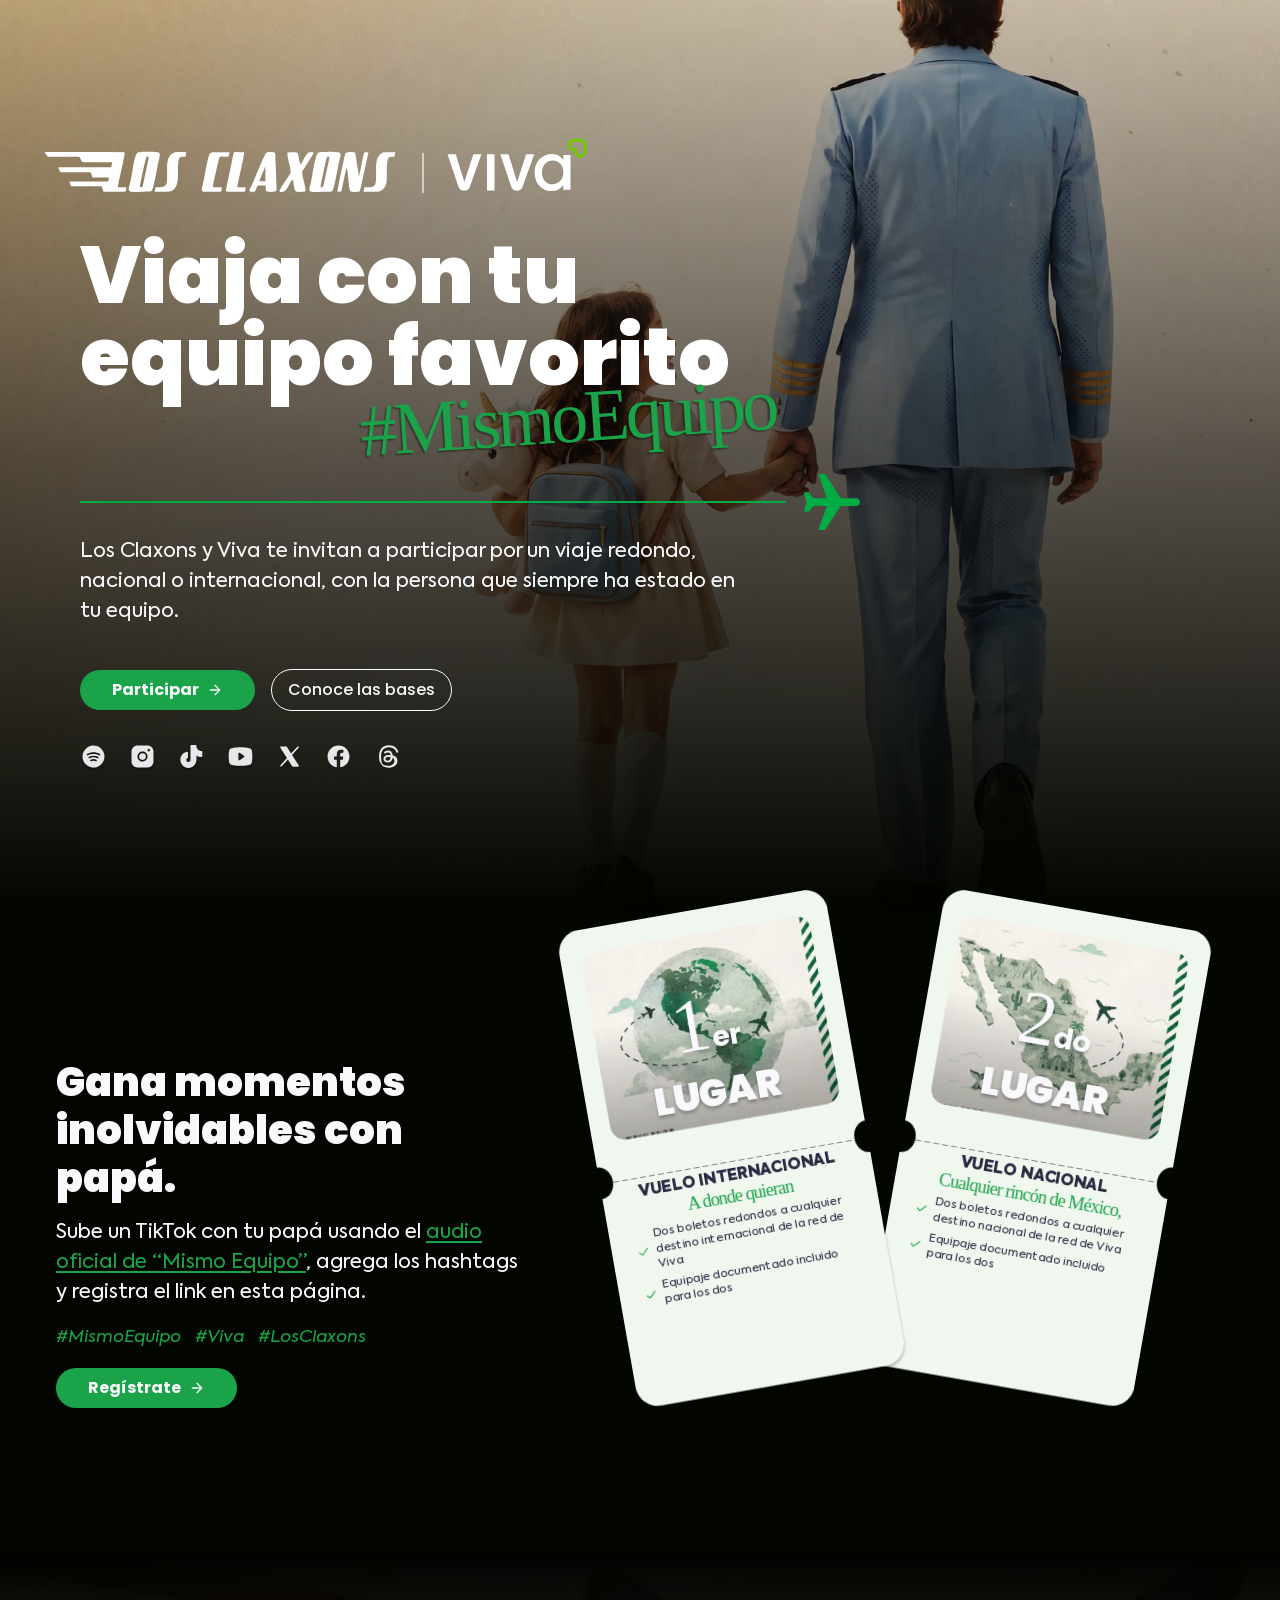
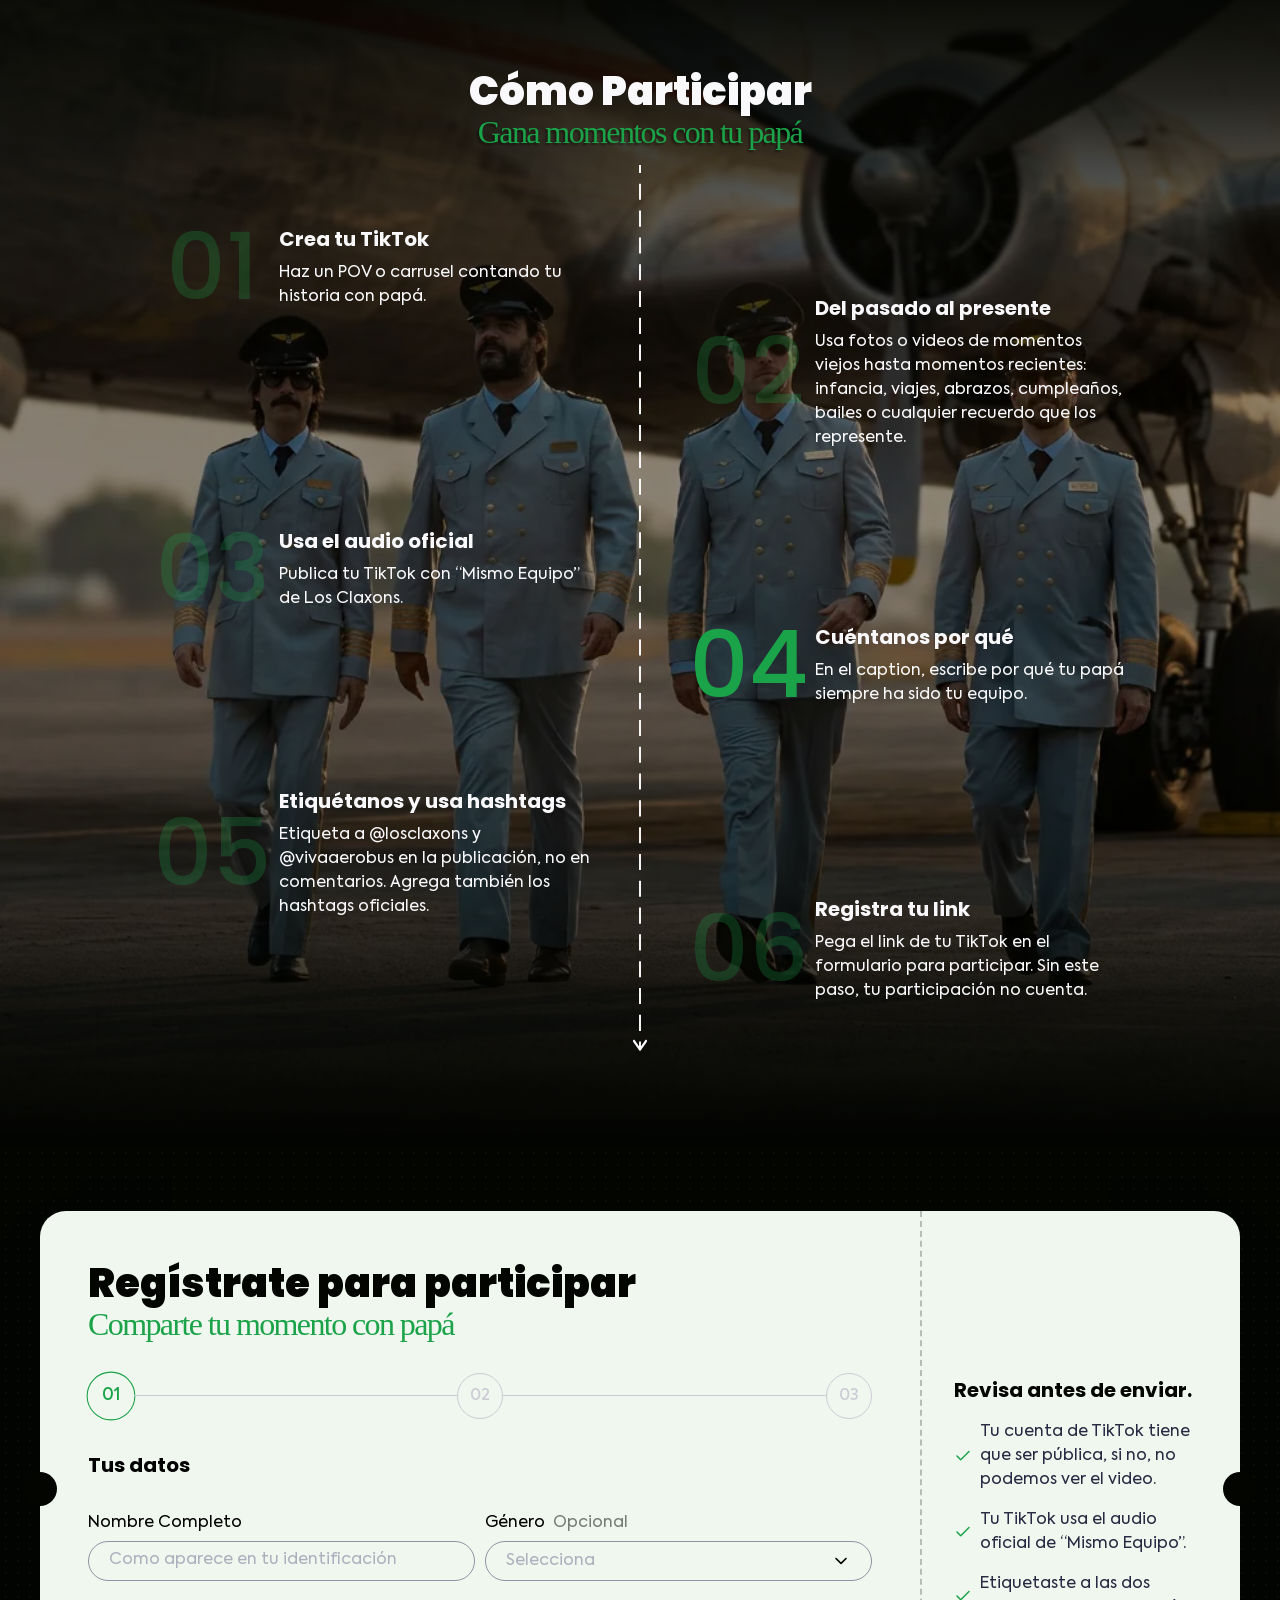
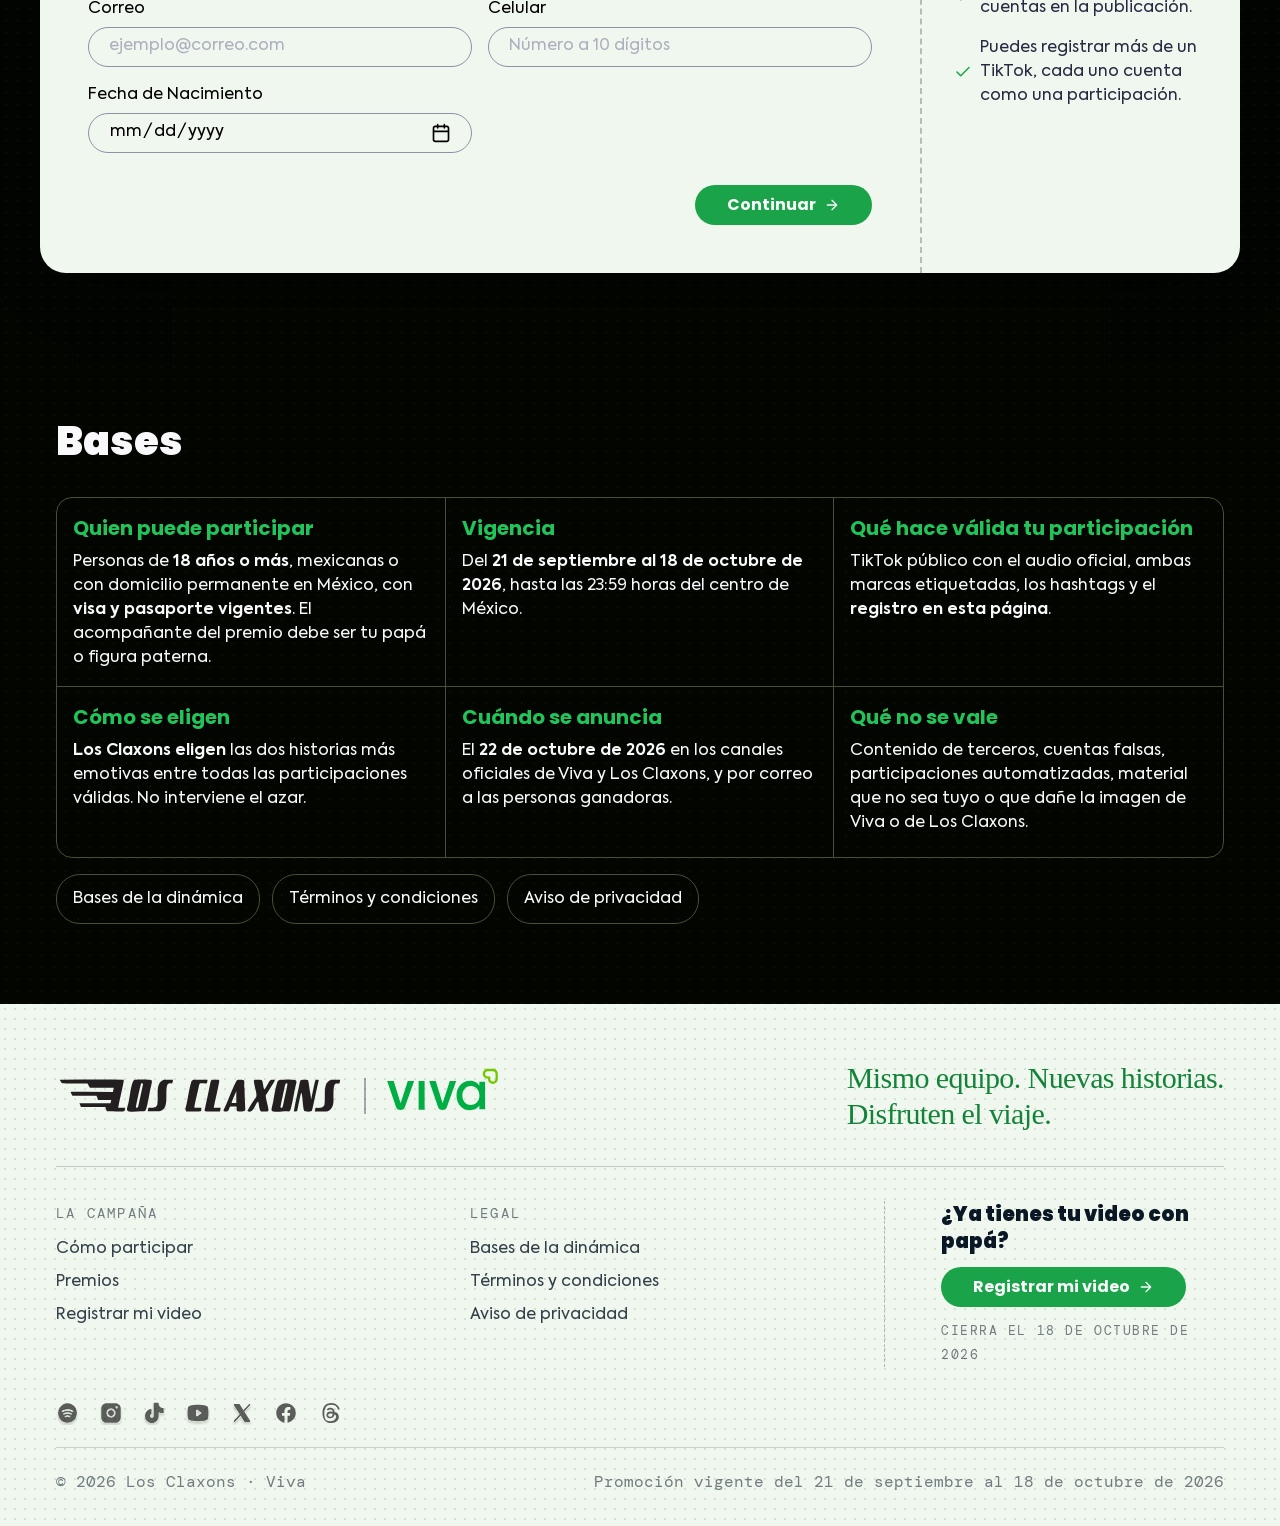
==== commit 40dfd717: "Cierre ampliado al 18 de octubre Seleccion del 19 al 21, anuncio el 22 y entrega el 30 de octubre de" ====
--- a/index.html
+++ b/index.html
@@ -5,7 +5,7 @@
 <meta name="viewport" content="width=device-width, initial-scale=1">
 
 <title>Mismo Equipo · Los Claxons × Viva</title>
-<meta name="description" content="Sube un video con tu papá usando el audio de “Mismo Equipo” de Los Claxons y pueden ganar un viaje redondo con Viva. Del 21 de septiembre al 9 de octubre de 2026.">
+<meta name="description" content="Sube un video con tu papá usando el audio de “Mismo Equipo” de Los Claxons y pueden ganar un viaje redondo con Viva. Del 21 de septiembre al 18 de octubre de 2026.">
 <link rel="canonical" href="https://www.losclaxons.com/">
 
 <meta name="theme-color" content="#020500">
@@ -18,7 +18,7 @@
 <meta property="og:locale" content="es_MX">
 <meta property="og:url" content="https://www.losclaxons.com/">
 <meta property="og:title" content="Viaja con tu equipo favorito">
-<meta property="og:description" content="Sube un video con tu papá usando el audio de “Mismo Equipo” de Los Claxons y pueden ganar un viaje redondo con Viva. Del 21 de septiembre al 9 de octubre de 2026.">
+<meta property="og:description" content="Sube un video con tu papá usando el audio de “Mismo Equipo” de Los Claxons y pueden ganar un viaje redondo con Viva. Del 21 de septiembre al 18 de octubre de 2026.">
 <meta property="og:image" content="https://www.losclaxons.com/assets/og-mismo-equipo.jpg">
 <meta property="og:image:type" content="image/jpeg">
 <meta property="og:image:width" content="1200">
@@ -27,7 +27,7 @@
 
 <meta name="twitter:card" content="summary_large_image">
 <meta name="twitter:title" content="Viaja con tu equipo favorito">
-<meta name="twitter:description" content="Sube un video con tu papá usando el audio de “Mismo Equipo” de Los Claxons y pueden ganar un viaje redondo con Viva. Del 21 de septiembre al 9 de octubre de 2026.">
+<meta name="twitter:description" content="Sube un video con tu papá usando el audio de “Mismo Equipo” de Los Claxons y pueden ganar un viaje redondo con Viva. Del 21 de septiembre al 18 de octubre de 2026.">
 <meta name="twitter:image" content="https://www.losclaxons.com/assets/og-mismo-equipo.jpg">
 <meta name="twitter:image:alt" content="Una niña de la mano de su papá piloto, con el titular “Viaja con tu equipo favorito”.">
 
@@ -444,7 +444,7 @@
           </div>
           <div class="d-dato">
             <h3>Vigencia</h3>
-            <p class="d-cuerpo">Del <strong>21 de septiembre al 9 de octubre de 2026</strong>, hasta las 23:59 horas del centro de México.</p>
+            <p class="d-cuerpo">Del <strong>21 de septiembre al 18 de octubre de 2026</strong>, hasta las 23:59 horas del centro de México.</p>
           </div>
           <div class="d-dato">
             <h3>Qué hace válida tu participación</h3>
@@ -456,7 +456,7 @@
           </div>
           <div class="d-dato">
             <h3>Cuándo se anuncia</h3>
-            <p class="d-cuerpo">El <strong>14 de octubre de 2026</strong> en los canales oficiales de Viva y Los Claxons, y por correo a las personas ganadoras.</p>
+            <p class="d-cuerpo">El <strong>22 de octubre de 2026</strong> en los canales oficiales de Viva y Los Claxons, y por correo a las personas ganadoras.</p>
           </div>
           <div class="d-dato">
             <h3>Qué no se vale</h3>
@@ -510,7 +510,7 @@
           Registrar mi video
           <img src="assets/icon-arrow-right.svg" alt="" width="16" height="16">
         </a>
-        <p class="plazo">Cierra el 9 de octubre de 2026</p>
+        <p class="plazo">Cierra el 18 de octubre de 2026</p>
       </div>
     </div>
 
@@ -526,7 +526,7 @@
 
     <div class="d-pie-bajo">
       <span>© 2026 Los Claxons · Viva</span>
-      <span>Promoción vigente del 21 de septiembre al 9 de octubre de 2026</span>
+      <span>Promoción vigente del 21 de septiembre al 18 de octubre de 2026</span>
     </div>
   </div>
 </footer>
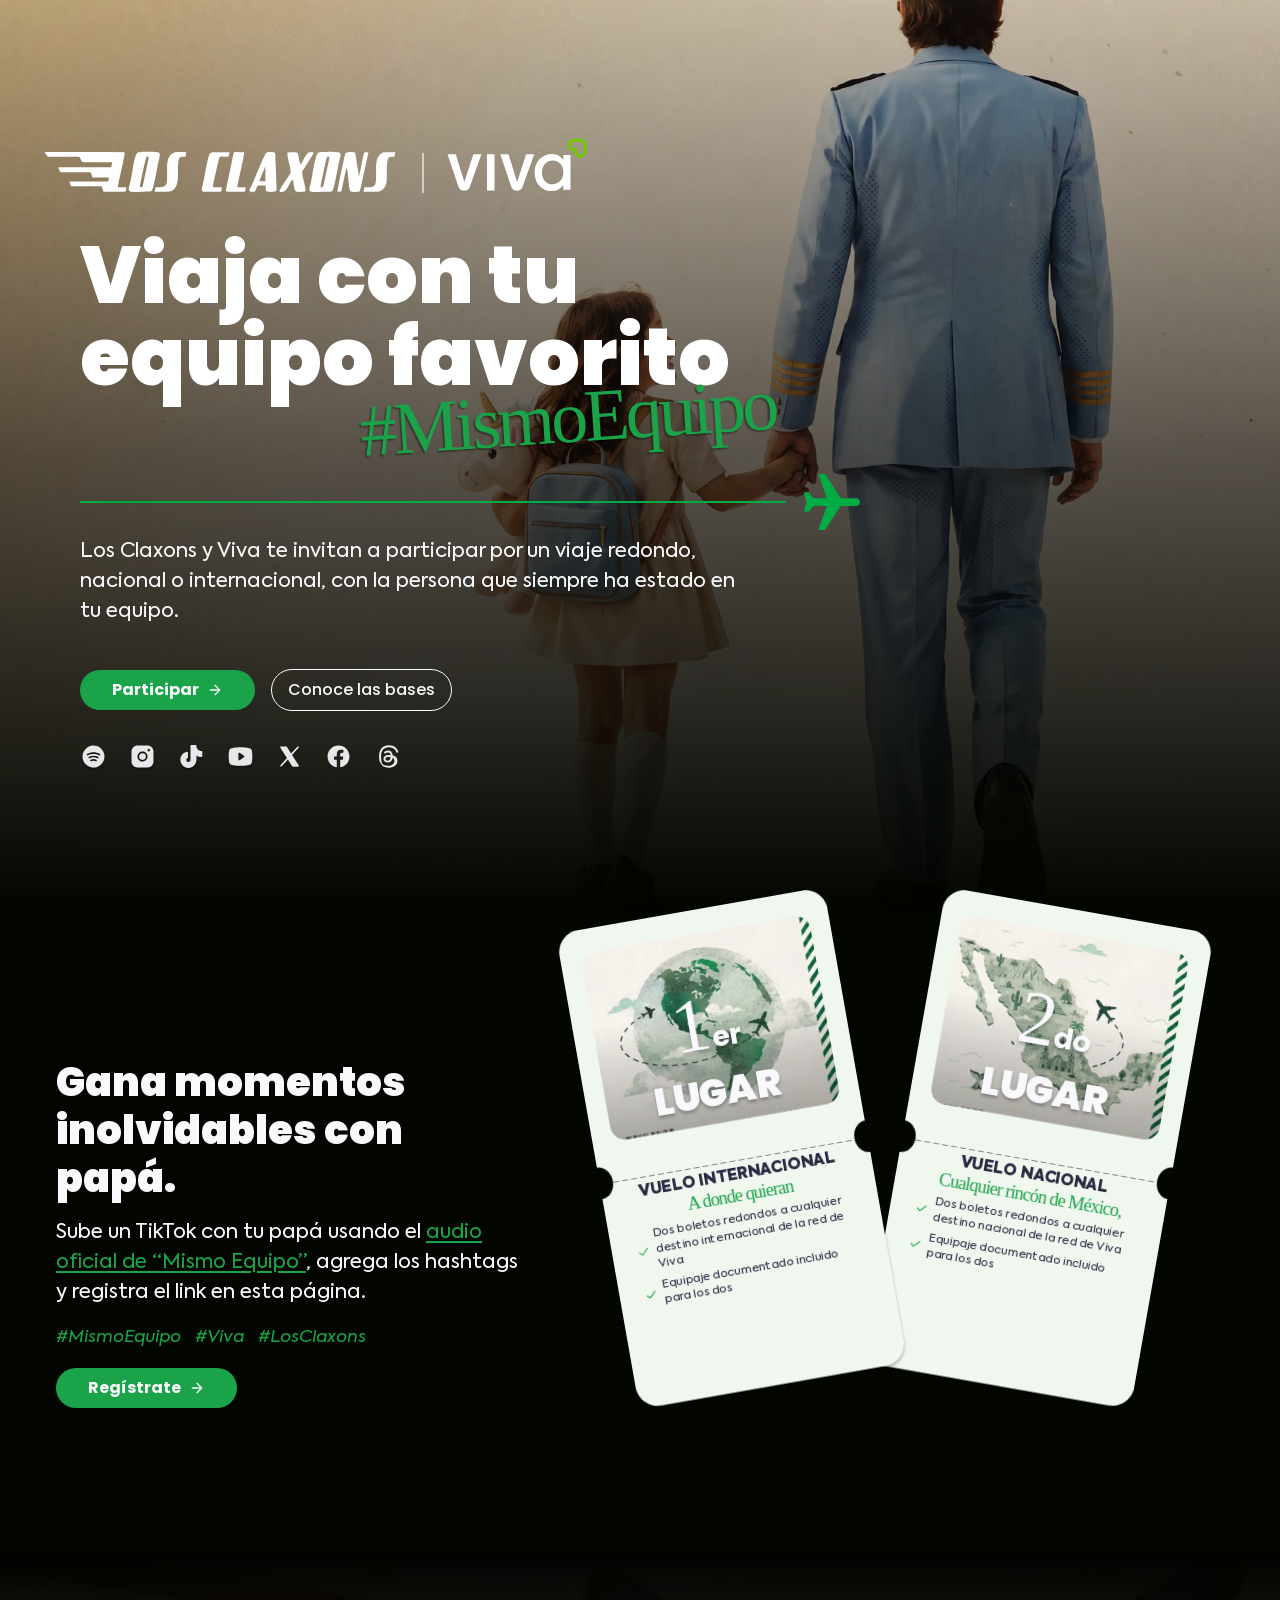
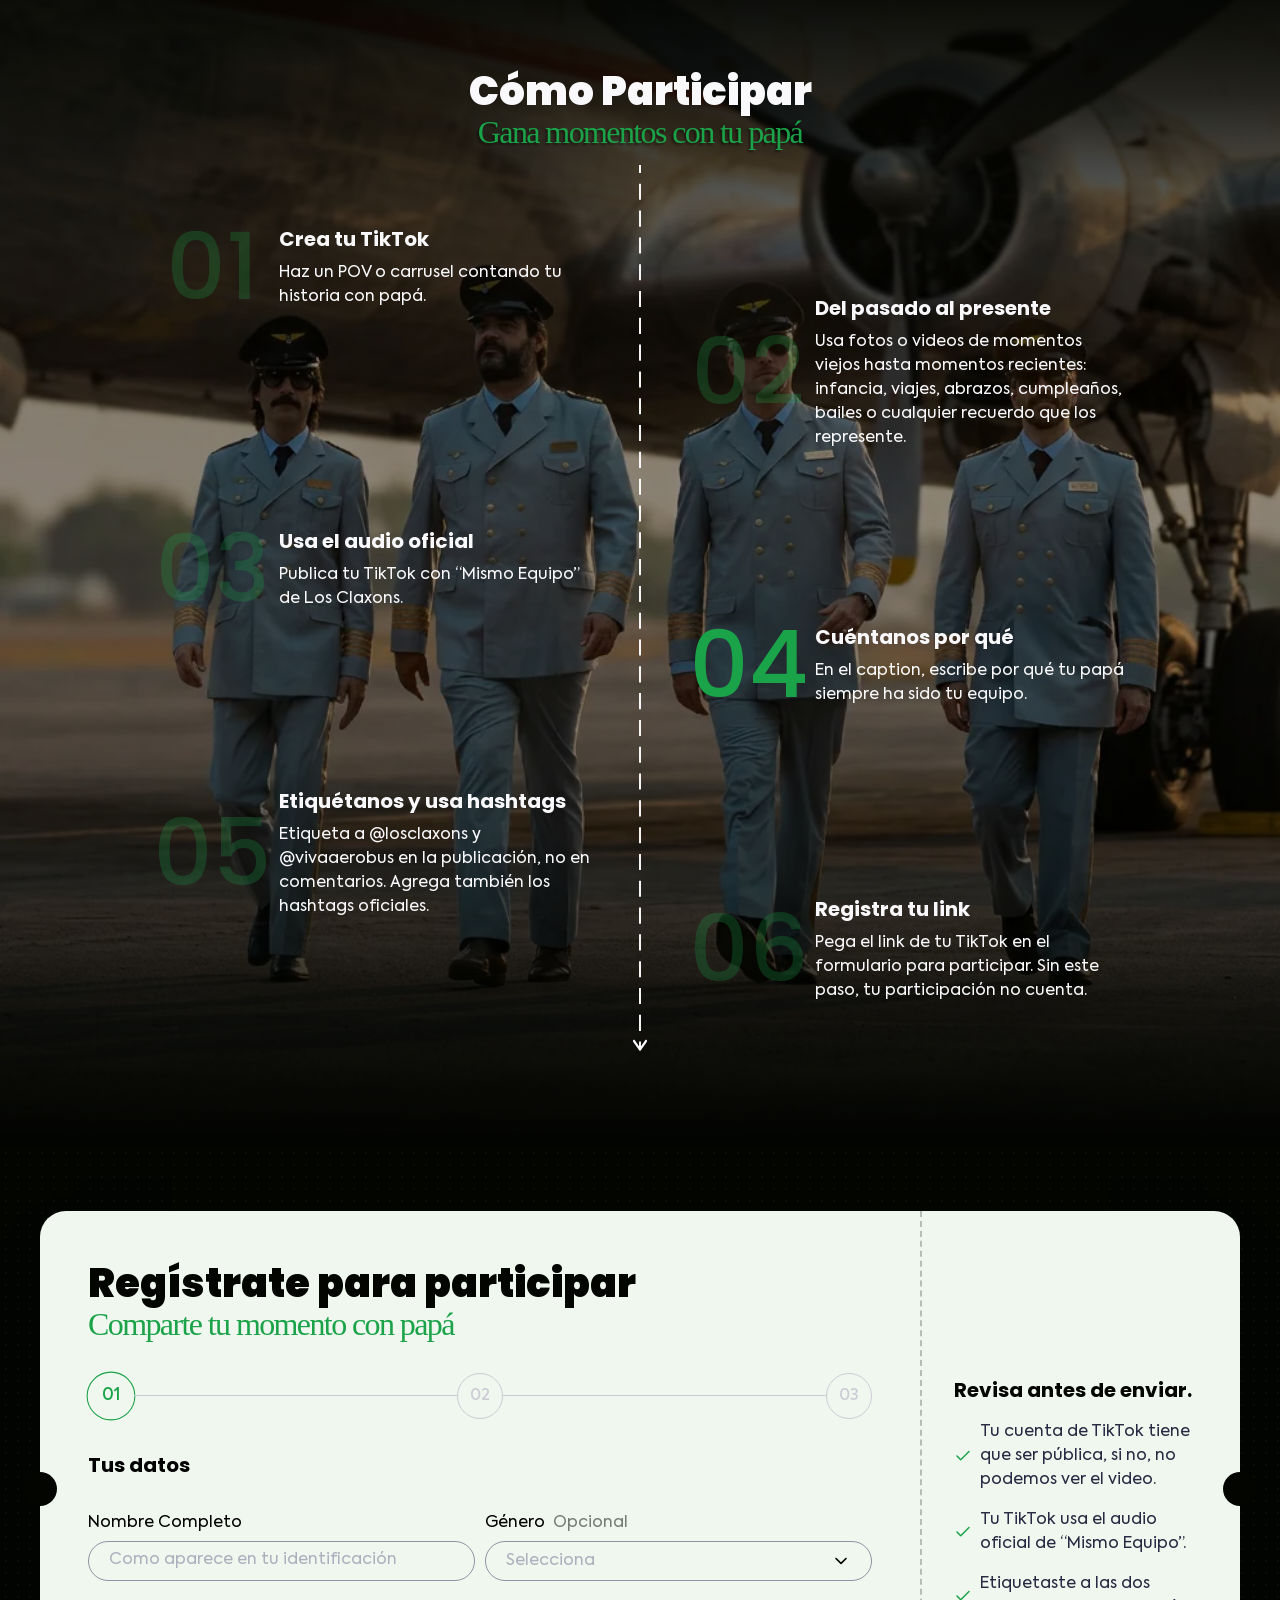
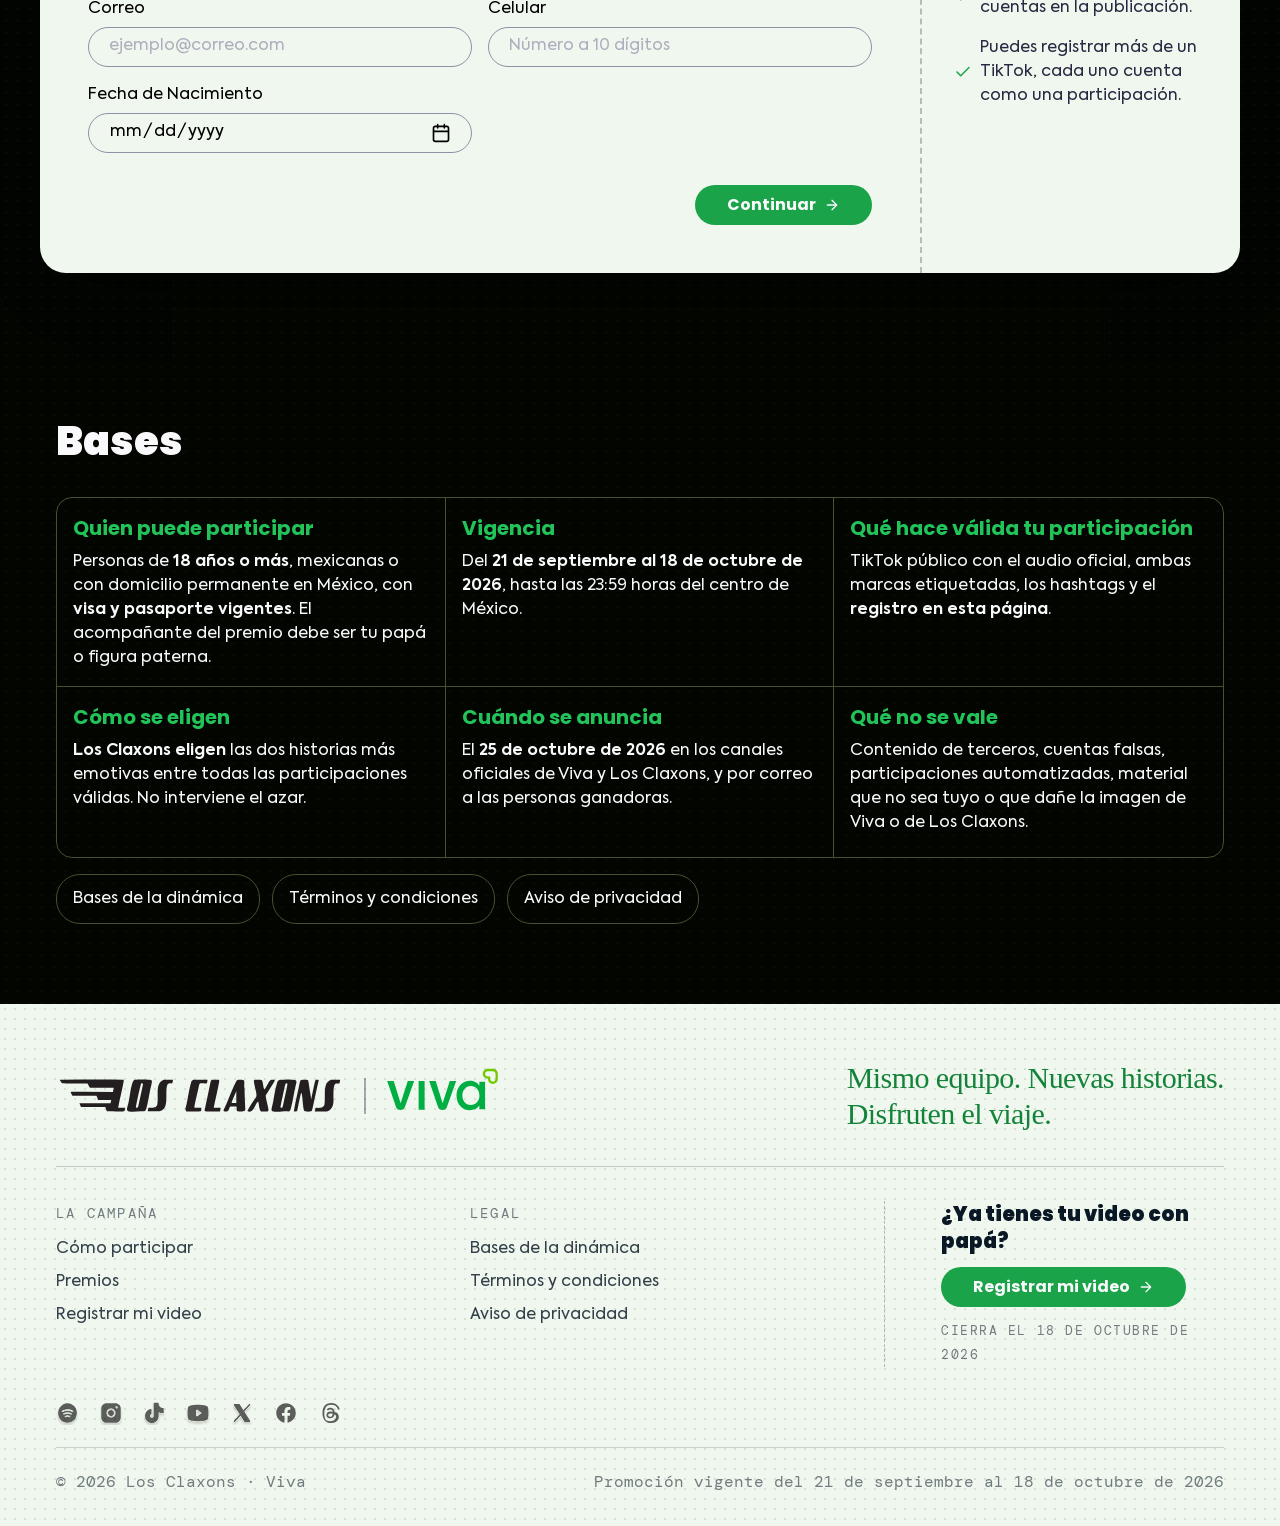
==== commit 328fa9cf: "Calendario aprobado: seleccion 19-23, anuncio 25, reclamo 26-30 de octubre Cierre el 18 de octubre s" ====
--- a/index.html
+++ b/index.html
@@ -456,7 +456,7 @@
           </div>
           <div class="d-dato">
             <h3>Cuándo se anuncia</h3>
-            <p class="d-cuerpo">El <strong>22 de octubre de 2026</strong> en los canales oficiales de Viva y Los Claxons, y por correo a las personas ganadoras.</p>
+            <p class="d-cuerpo">El <strong>25 de octubre de 2026</strong> en los canales oficiales de Viva y Los Claxons, y por correo a las personas ganadoras.</p>
           </div>
           <div class="d-dato">
             <h3>Qué no se vale</h3>
